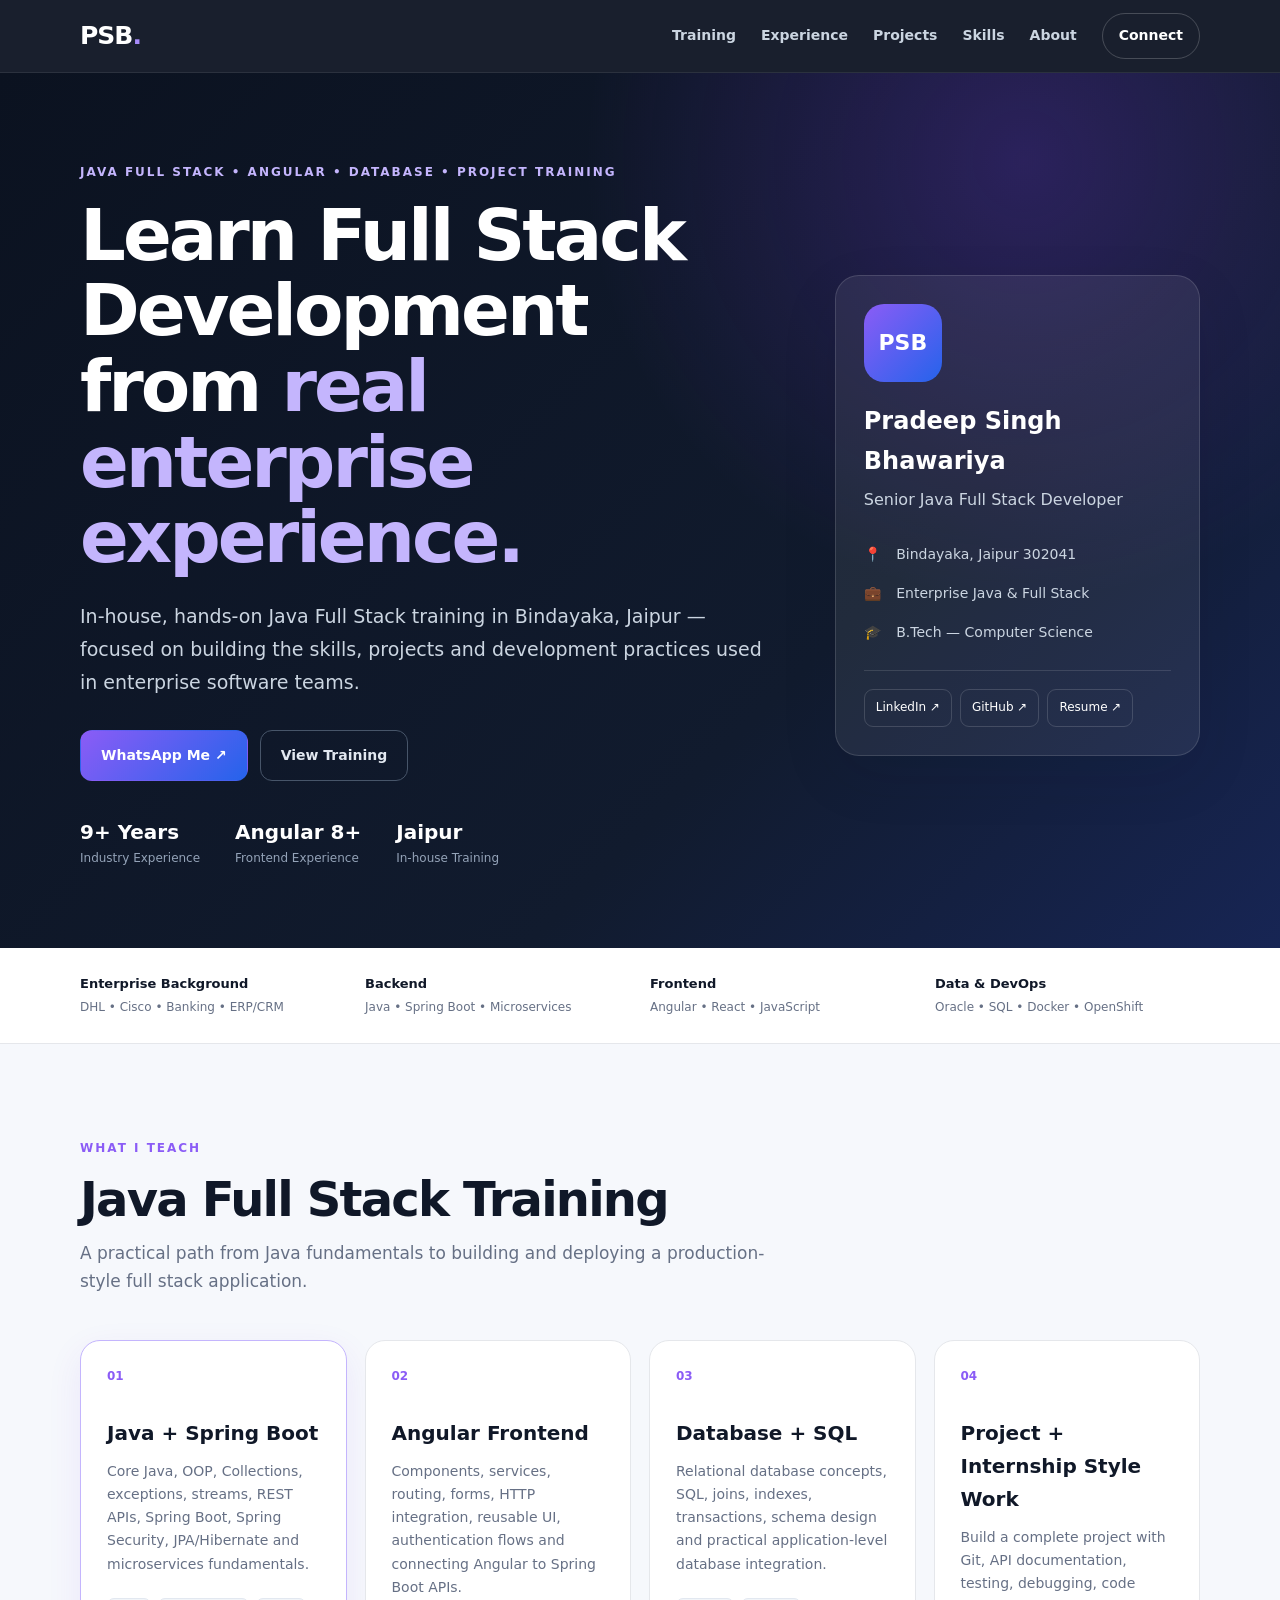
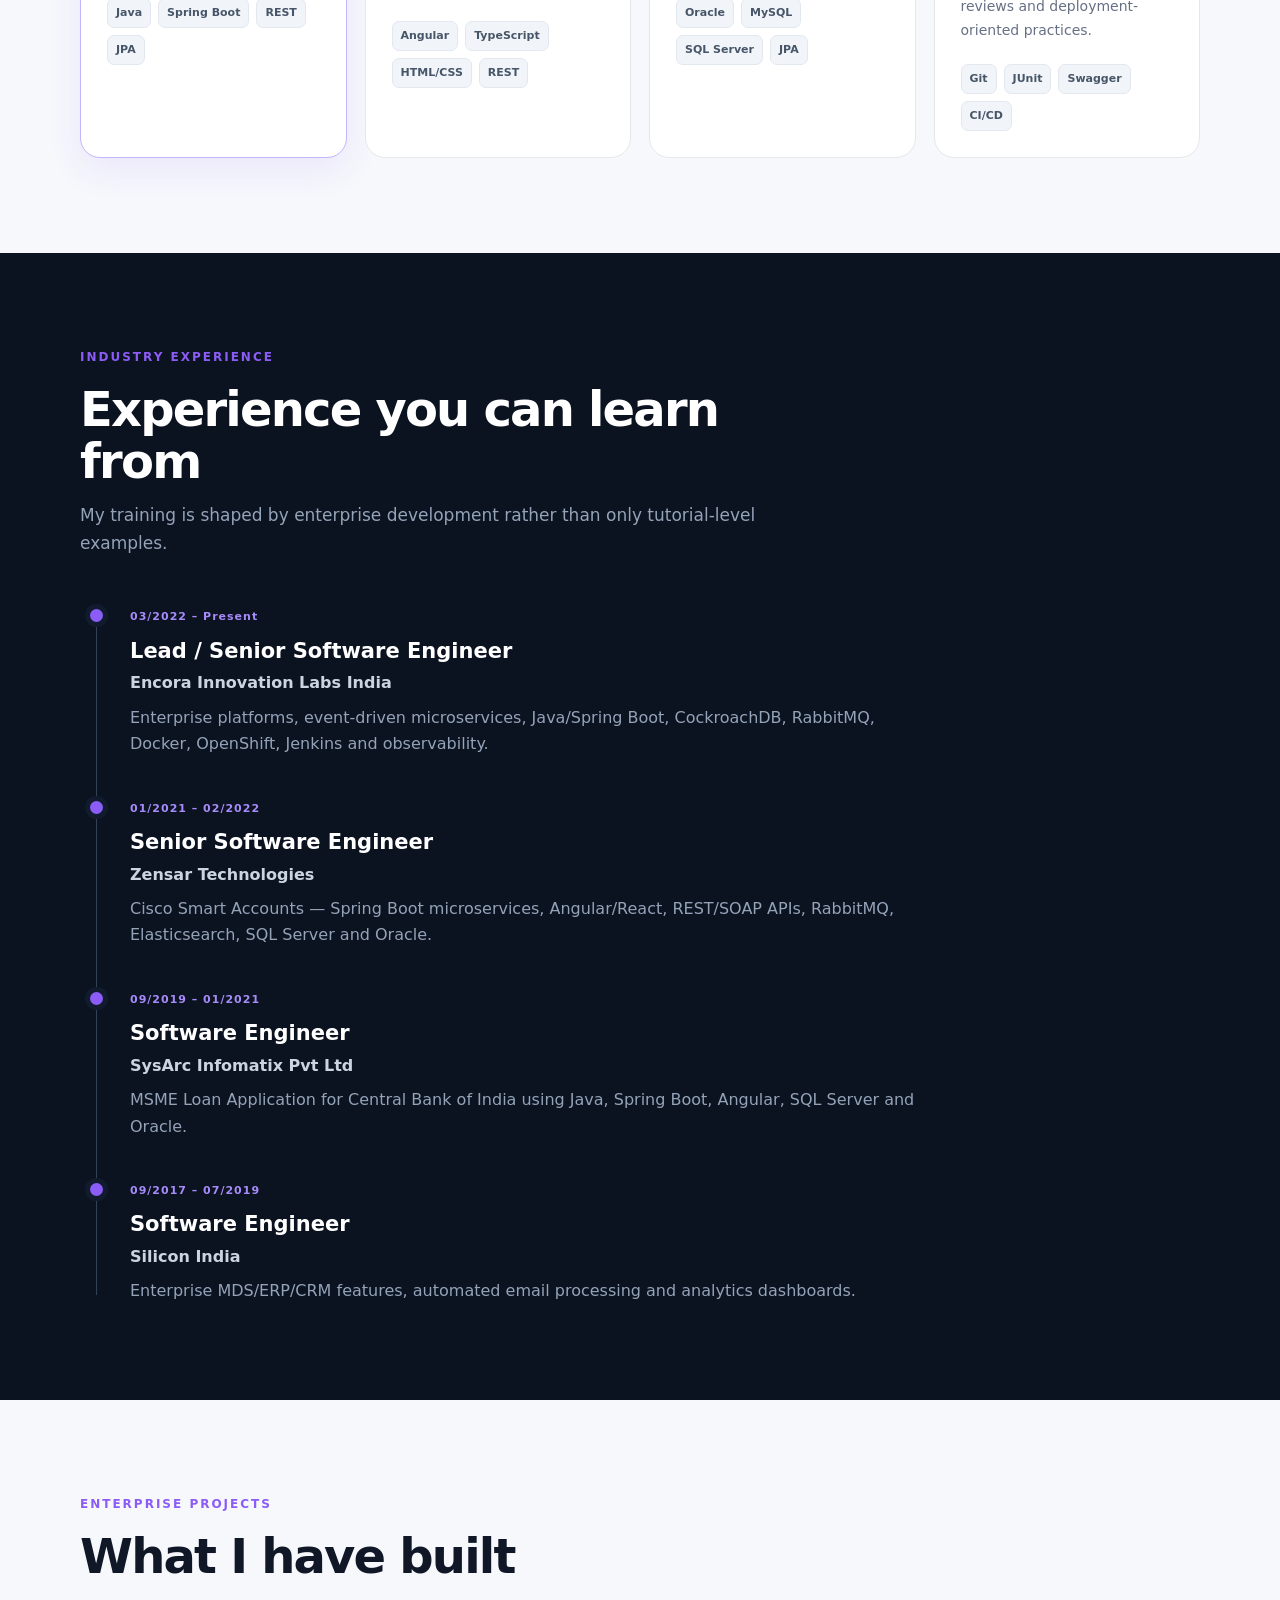
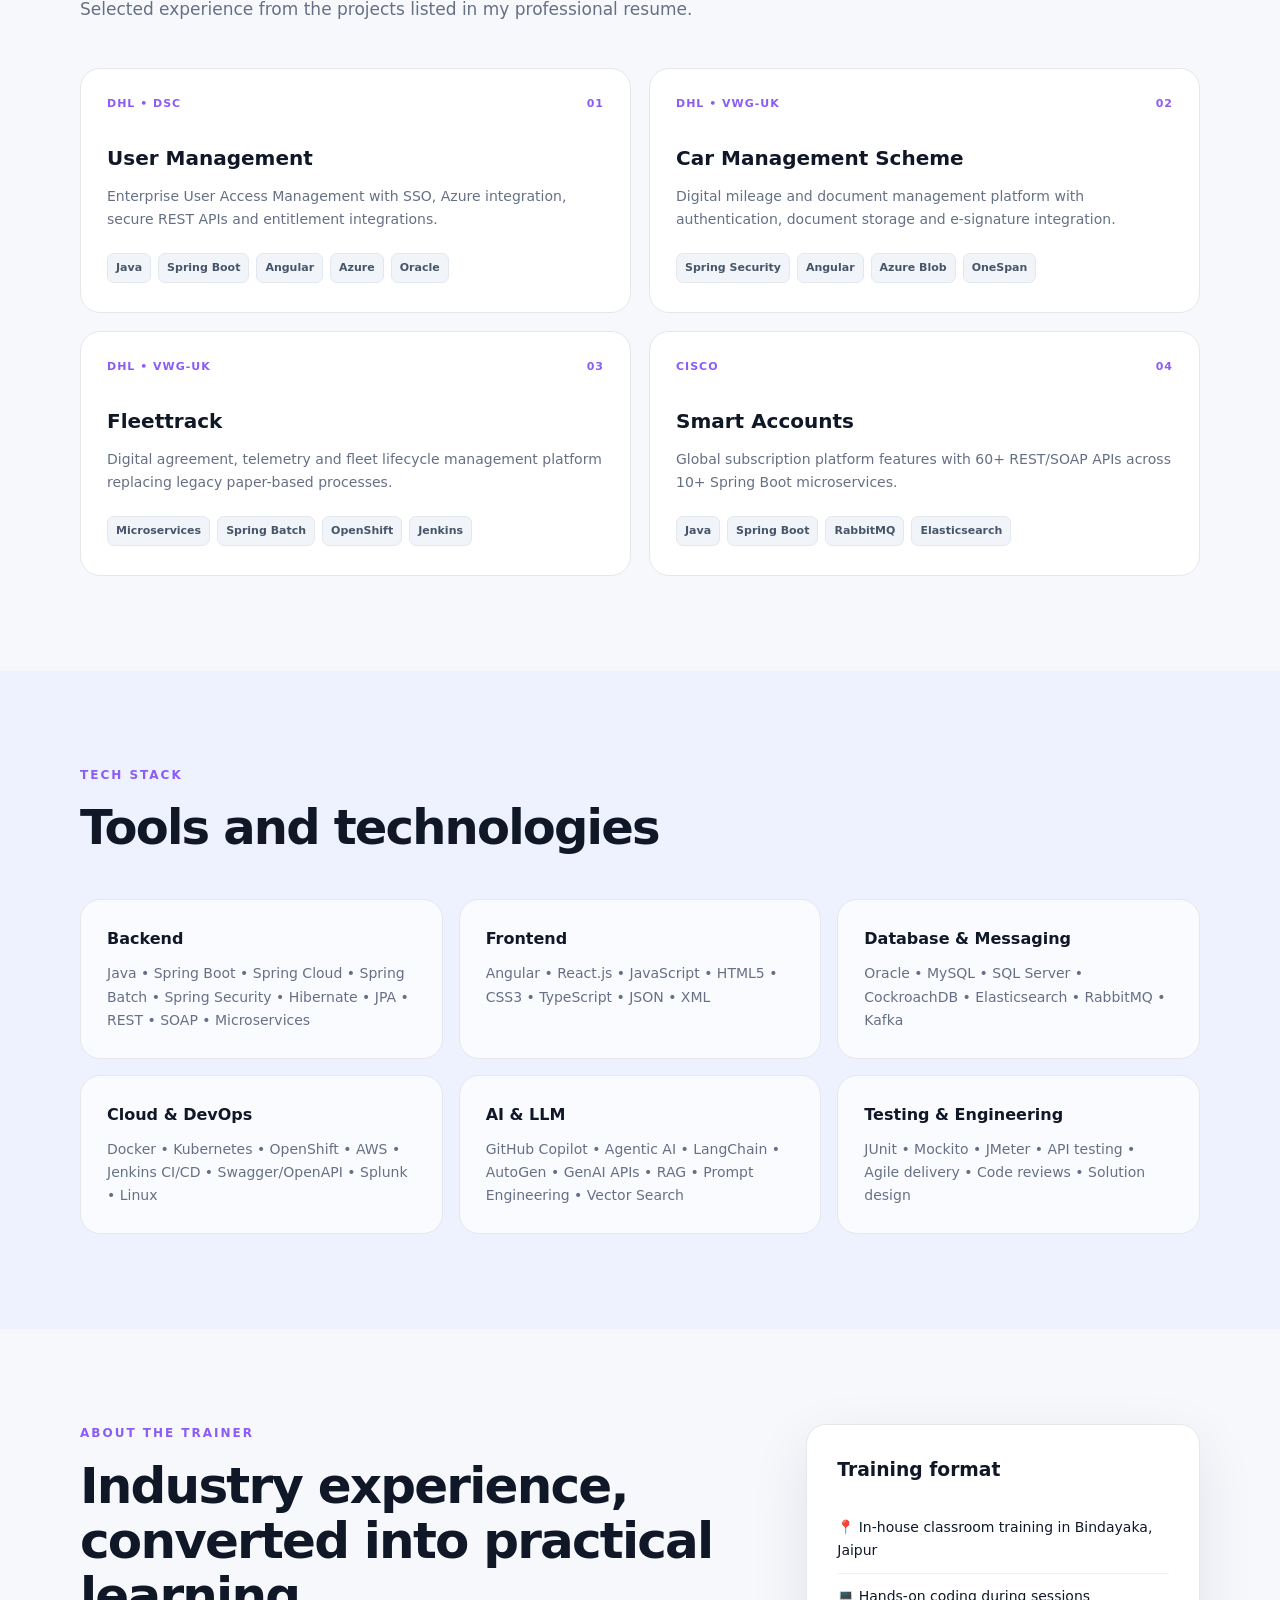
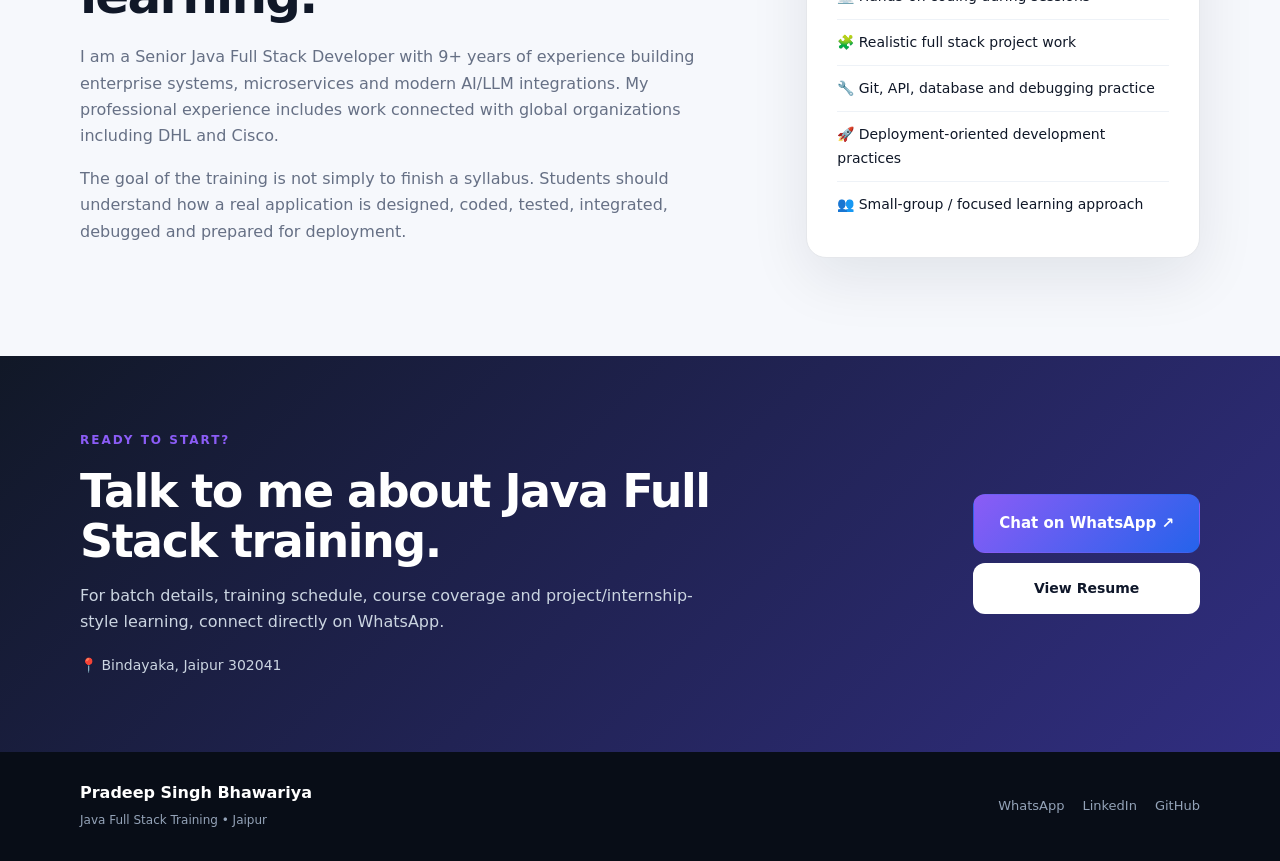
==== index.html @ 022155f7 "'website'" ====
<!doctype html>
<html lang="en">
<head>
  <meta charset="utf-8">
  <meta name="viewport" content="width=device-width, initial-scale=1">
  <meta name="description" content="Java Full Stack training in Bindayaka, Jaipur with hands-on Java, Spring Boot, Angular, SQL and project-based learning by Pradeep Singh Bhawariya.">
  <meta name="theme-color" content="#0b1220">
  <title>Pradeep Singh Bhawariya | Java Full Stack Training - Jaipur</title>
  <link rel="stylesheet" href="styles.css">
</head>
<body>
  <header class="site-header">
    <nav class="nav container" aria-label="Main navigation">
      <a class="brand" href="#home">PSB<span>.</span></a>
      <button class="menu-btn" aria-label="Open menu" aria-expanded="false">☰</button>
      <div class="nav-links">
        <a href="#training">Training</a>
        <a href="#experience">Experience</a>
        <a href="#projects">Projects</a>
        <a href="#skills">Skills</a>
        <a href="#about">About</a>
        <a class="nav-cta" href="#contact">Connect</a>
      </div>
    </nav>
  </header>

  <main id="home">
    <section class="hero">
      <div class="container hero-grid">
        <div>
          <div class="eyebrow">JAVA FULL STACK • ANGULAR • DATABASE • PROJECT TRAINING</div>
          <h1>Learn Full Stack Development from <span>real enterprise experience.</span></h1>
          <p class="hero-text">In-house, hands-on Java Full Stack training in Bindayaka, Jaipur — focused on building the skills, projects and development practices used in enterprise software teams.</p>
          <div class="hero-actions">
            <a class="btn btn-primary" href="https://wa.me/917737326539?text=Hi%20Pradeep%2C%20I%20am%20interested%20in%20Java%20Full%20Stack%20training." target="_blank" rel="noopener">WhatsApp Me ↗</a>
            <a class="btn btn-secondary" href="#training">View Training</a>
          </div>
          <div class="quick-facts">
            <div><strong>9+ Years</strong><span>Industry Experience</span></div>
            <div><strong>Angular 8+</strong><span>Frontend Experience</span></div>
            <div><strong>Jaipur</strong><span>In-house Training</span></div>
          </div>
        </div>
        <aside class="profile-card">
          <div class="profile-avatar">PSB</div>
          <h2>Pradeep Singh Bhawariya</h2>
          <p>Senior Java Full Stack Developer</p>
          <div class="profile-line"><span>📍</span> Bindayaka, Jaipur 302041</div>
          <div class="profile-line"><span>💼</span> Enterprise Java & Full Stack</div>
          <div class="profile-line"><span>🎓</span> B.Tech — Computer Science</div>
          <div class="card-links">
            <!-- Replace the two placeholder URLs below with your real profiles. -->
            <a href="https://www.linkedin.com/in/pradeepsingh80/" target="_blank" rel="noopener">LinkedIn ↗</a>
            <a href="https://github.com/psrofficial07" target="_blank" rel="noopener">GitHub ↗</a>
            <a href="assets/Pradeep-Singh-Bhawariya-CV.pdf" target="_blank" rel="noopener">Resume ↗</a>
          </div>
        </aside>
      </div>
    </section>

    <section class="trust-strip">
      <div class="container trust-grid">
        <div><strong>Enterprise Background</strong><span>DHL • Cisco • Banking • ERP/CRM</span></div>
        <div><strong>Backend</strong><span>Java • Spring Boot • Microservices</span></div>
        <div><strong>Frontend</strong><span>Angular • React • JavaScript</span></div>
        <div><strong>Data & DevOps</strong><span>Oracle • SQL • Docker • OpenShift</span></div>
      </div>
    </section>

    <section id="training" class="section">
      <div class="container">
        <div class="section-heading">
          <div class="eyebrow">WHAT I TEACH</div>
          <h2>Java Full Stack Training</h2>
          <p>A practical path from Java fundamentals to building and deploying a production-style full stack application.</p>
        </div>
        <div class="training-grid">
          <article class="feature-card featured">
            <div class="number">01</div>
            <h3>Java + Spring Boot</h3>
            <p>Core Java, OOP, Collections, exceptions, streams, REST APIs, Spring Boot, Spring Security, JPA/Hibernate and microservices fundamentals.</p>
            <div class="tags"><span>Java</span><span>Spring Boot</span><span>REST</span><span>JPA</span></div>
          </article>
          <article class="feature-card">
            <div class="number">02</div>
            <h3>Angular Frontend</h3>
            <p>Components, services, routing, forms, HTTP integration, reusable UI, authentication flows and connecting Angular to Spring Boot APIs.</p>
            <div class="tags"><span>Angular</span><span>TypeScript</span><span>HTML/CSS</span><span>REST</span></div>
          </article>
          <article class="feature-card">
            <div class="number">03</div>
            <h3>Database + SQL</h3>
            <p>Relational database concepts, SQL, joins, indexes, transactions, schema design and practical application-level database integration.</p>
            <div class="tags"><span>Oracle</span><span>MySQL</span><span>SQL Server</span><span>JPA</span></div>
          </article>
          <article class="feature-card">
            <div class="number">04</div>
            <h3>Project + Internship Style Work</h3>
            <p>Build a complete project with Git, API documentation, testing, debugging, code reviews and deployment-oriented practices.</p>
            <div class="tags"><span>Git</span><span>JUnit</span><span>Swagger</span><span>CI/CD</span></div>
          </article>
        </div>
      </div>
    </section>

    <section id="experience" class="section section-dark">
      <div class="container">
        <div class="section-heading light">
          <div class="eyebrow">INDUSTRY EXPERIENCE</div>
          <h2>Experience you can learn from</h2>
          <p>My training is shaped by enterprise development rather than only tutorial-level examples.</p>
        </div>
        <div class="timeline">
          <article class="timeline-item">
            <div class="timeline-dot"></div>
            <div class="timeline-content">
              <span class="timeline-date">03/2022 – Present</span>
              <h3>Lead / Senior Software Engineer</h3>
              <p class="company">Encora Innovation Labs India</p>
              <p>Enterprise platforms, event-driven microservices, Java/Spring Boot, CockroachDB, RabbitMQ, Docker, OpenShift, Jenkins and observability.</p>
            </div>
          </article>
          <article class="timeline-item">
            <div class="timeline-dot"></div>
            <div class="timeline-content">
              <span class="timeline-date">01/2021 – 02/2022</span>
              <h3>Senior Software Engineer</h3>
              <p class="company">Zensar Technologies</p>
              <p>Cisco Smart Accounts — Spring Boot microservices, Angular/React, REST/SOAP APIs, RabbitMQ, Elasticsearch, SQL Server and Oracle.</p>
            </div>
          </article>
          <article class="timeline-item">
            <div class="timeline-dot"></div>
            <div class="timeline-content">
              <span class="timeline-date">09/2019 – 01/2021</span>
              <h3>Software Engineer</h3>
              <p class="company">SysArc Infomatix Pvt Ltd</p>
              <p>MSME Loan Application for Central Bank of India using Java, Spring Boot, Angular, SQL Server and Oracle.</p>
            </div>
          </article>
          <article class="timeline-item">
            <div class="timeline-dot"></div>
            <div class="timeline-content">
              <span class="timeline-date">09/2017 – 07/2019</span>
              <h3>Software Engineer</h3>
              <p class="company">Silicon India</p>
              <p>Enterprise MDS/ERP/CRM features, automated email processing and analytics dashboards.</p>
            </div>
          </article>
        </div>
      </div>
    </section>

    <section id="projects" class="section">
      <div class="container">
        <div class="section-heading">
          <div class="eyebrow">ENTERPRISE PROJECTS</div>
          <h2>What I have built</h2>
          <p>Selected experience from the projects listed in my professional resume.</p>
        </div>
        <div class="project-grid">
          <article class="project-card">
            <div class="project-top"><span>DHL • DSC</span><span>01</span></div>
            <h3>User Management</h3>
            <p>Enterprise User Access Management with SSO, Azure integration, secure REST APIs and entitlement integrations.</p>
            <div class="tags"><span>Java</span><span>Spring Boot</span><span>Angular</span><span>Azure</span><span>Oracle</span></div>
          </article>
          <article class="project-card">
            <div class="project-top"><span>DHL • VWG-UK</span><span>02</span></div>
            <h3>Car Management Scheme</h3>
            <p>Digital mileage and document management platform with authentication, document storage and e-signature integration.</p>
            <div class="tags"><span>Spring Security</span><span>Angular</span><span>Azure Blob</span><span>OneSpan</span></div>
          </article>
          <article class="project-card">
            <div class="project-top"><span>DHL • VWG-UK</span><span>03</span></div>
            <h3>Fleettrack</h3>
            <p>Digital agreement, telemetry and fleet lifecycle management platform replacing legacy paper-based processes.</p>
            <div class="tags"><span>Microservices</span><span>Spring Batch</span><span>OpenShift</span><span>Jenkins</span></div>
          </article>
          <article class="project-card">
            <div class="project-top"><span>CISCO</span><span>04</span></div>
            <h3>Smart Accounts</h3>
            <p>Global subscription platform features with 60+ REST/SOAP APIs across 10+ Spring Boot microservices.</p>
            <div class="tags"><span>Java</span><span>Spring Boot</span><span>RabbitMQ</span><span>Elasticsearch</span></div>
          </article>
        </div>
      </div>
    </section>

    <section id="skills" class="section section-alt">
      <div class="container">
        <div class="section-heading">
          <div class="eyebrow">TECH STACK</div>
          <h2>Tools and technologies</h2>
        </div>
        <div class="skill-groups">
          <div class="skill-group"><h3>Backend</h3><p>Java • Spring Boot • Spring Cloud • Spring Batch • Spring Security • Hibernate • JPA • REST • SOAP • Microservices</p></div>
          <div class="skill-group"><h3>Frontend</h3><p>Angular • React.js • JavaScript • HTML5 • CSS3 • TypeScript • JSON • XML</p></div>
          <div class="skill-group"><h3>Database & Messaging</h3><p>Oracle • MySQL • SQL Server • CockroachDB • Elasticsearch • RabbitMQ • Kafka</p></div>
          <div class="skill-group"><h3>Cloud & DevOps</h3><p>Docker • Kubernetes • OpenShift • AWS • Jenkins CI/CD • Swagger/OpenAPI • Splunk • Linux</p></div>
          <div class="skill-group"><h3>AI & LLM</h3><p>GitHub Copilot • Agentic AI • LangChain • AutoGen • GenAI APIs • RAG • Prompt Engineering • Vector Search</p></div>
          <div class="skill-group"><h3>Testing & Engineering</h3><p>JUnit • Mockito • JMeter • API testing • Agile delivery • Code reviews • Solution design</p></div>
        </div>
      </div>
    </section>

    <section id="about" class="section">
      <div class="container about-grid">
        <div>
          <div class="eyebrow">ABOUT THE TRAINER</div>
          <h2>Industry experience, converted into practical learning.</h2>
          <p>I am a Senior Java Full Stack Developer with 9+ years of experience building enterprise systems, microservices and modern AI/LLM integrations. My professional experience includes work connected with global organizations including DHL and Cisco.</p>
          <p>The goal of the training is not simply to finish a syllabus. Students should understand how a real application is designed, coded, tested, integrated, debugged and prepared for deployment.</p>
        </div>
        <div class="about-box">
          <h3>Training format</h3>
          <ul>
            <li>📍 In-house classroom training in Bindayaka, Jaipur</li>
            <li>💻 Hands-on coding during sessions</li>
            <li>🧩 Realistic full stack project work</li>
            <li>🔧 Git, API, database and debugging practice</li>
            <li>🚀 Deployment-oriented development practices</li>
            <li>👥 Small-group / focused learning approach</li>
          </ul>
        </div>
      </div>
    </section>

    <section id="contact" class="contact-section">
      <div class="container contact-inner">
        <div>
          <div class="eyebrow">READY TO START?</div>
          <h2>Talk to me about Java Full Stack training.</h2>
          <p>For batch details, training schedule, course coverage and project/internship-style learning, connect directly on WhatsApp.</p>
          <div class="contact-location">📍 Bindayaka, Jaipur 302041</div>
        </div>
        <div class="contact-actions">
          <a class="btn btn-primary btn-large" href="https://wa.me/917737326539?text=Hi%20Pradeep%2C%20I%20want%20details%20about%20Java%20Full%20Stack%20training%20in%20Jaipur." target="_blank" rel="noopener">Chat on WhatsApp ↗</a>
          <a class="btn btn-light" href="assets/Pradeep-Singh-Bhawariya-CV.pdf" target="_blank" rel="noopener">View Resume</a>
        </div>
      </div>
    </section>
  </main>

  <footer class="footer">
    <div class="container footer-inner">
      <div><strong>Pradeep Singh Bhawariya</strong><span>Java Full Stack Training • Jaipur</span></div>
      <div class="footer-links">
        <a href="https://wa.me/917737326539" target="_blank" rel="noopener">WhatsApp</a>
        <a href="https://www.linkedin.com/in/YOUR-LINKEDIN-USERNAME/" target="_blank" rel="noopener">LinkedIn</a>
        <a href="https://github.com/YOUR-GITHUB-USERNAME" target="_blank" rel="noopener">GitHub</a>
      </div>
    </div>
  </footer>

  <script src="script.js"></script>
</body>
</html>
---- styles.css ----
:root{--bg:#f6f8fc;--surface:#fff;--ink:#101828;--muted:#667085;--line:#e5e7eb;--dark:#0b1220;--dark2:#111b2e;--accent:#7c3aed;--accent2:#2563eb;--success:#16a34a;--shadow:0 20px 60px rgba(15,23,42,.09);--radius:20px}*{box-sizing:border-box}html{scroll-behavior:smooth}body{margin:0;font-family:Inter,ui-sans-serif,system-ui,-apple-system,BlinkMacSystemFont,"Segoe UI",sans-serif;color:var(--ink);background:var(--bg);line-height:1.65}a{color:inherit;text-decoration:none}.container{width:min(1120px,calc(100% - 40px));margin:auto}.site-header{position:sticky;top:0;z-index:20;background:rgba(11,18,32,.94);backdrop-filter:blur(12px);border-bottom:1px solid rgba(255,255,255,.08)}.nav{height:72px;display:flex;align-items:center;justify-content:space-between}.brand{font-size:25px;font-weight:900;color:#fff;letter-spacing:-1px}.brand span{color:#a78bfa}.nav-links{display:flex;align-items:center;gap:25px;color:#cbd5e1;font-size:14px;font-weight:600}.nav-links a:hover{color:#fff}.nav-cta{padding:10px 16px;border:1px solid rgba(255,255,255,.2);border-radius:999px;color:#fff}.menu-btn{display:none;background:none;border:0;color:#fff;font-size:26px}.hero{background:radial-gradient(circle at 80% 10%,rgba(124,58,237,.25),transparent 34%),linear-gradient(135deg,#0b1220,#111b2e 65%,#172554);color:#fff;padding:90px 0 80px}.hero-grid{display:grid;grid-template-columns:1.5fr .8fr;gap:70px;align-items:center}.eyebrow{font-size:12px;font-weight:800;letter-spacing:2px;color:#8b5cf6;margin-bottom:15px}.hero .eyebrow{color:#c4b5fd}.hero h1{font-size:clamp(42px,6vw,72px);line-height:1.05;letter-spacing:-3px;margin:0 0 24px;max-width:850px}.hero h1 span{color:#c4b5fd}.hero-text{font-size:19px;line-height:1.75;color:#cbd5e1;max-width:760px}.hero-actions{display:flex;gap:12px;flex-wrap:wrap;margin:30px 0}.btn{display:inline-flex;align-items:center;justify-content:center;padding:13px 20px;border-radius:12px;font-weight:800;font-size:14px;border:1px solid transparent;transition:.2s transform,.2s box-shadow}.btn:hover{transform:translateY(-2px);box-shadow:0 10px 25px rgba(0,0,0,.12)}.btn-primary{background:linear-gradient(135deg,#8b5cf6,#2563eb);color:#fff}.btn-secondary{border-color:#475569;color:#e2e8f0}.btn-light{background:#fff;color:#0f172a}.btn-large{padding:16px 25px;font-size:15px}.quick-facts{display:flex;gap:35px;flex-wrap:wrap;margin-top:35px}.quick-facts div{display:flex;flex-direction:column}.quick-facts strong{font-size:20px}.quick-facts span{font-size:12px;color:#94a3b8}.profile-card{background:rgba(255,255,255,.07);border:1px solid rgba(255,255,255,.13);border-radius:24px;padding:28px;box-shadow:var(--shadow)}.profile-avatar{width:78px;height:78px;border-radius:20px;display:grid;place-items:center;background:linear-gradient(135deg,#8b5cf6,#2563eb);font-weight:900;font-size:22px;margin-bottom:20px}.profile-card h2{font-size:24px;margin:0 0 5px}.profile-card>p{margin:0 0 22px;color:#cbd5e1}.profile-line{font-size:14px;color:#cbd5e1;padding:8px 0}.profile-line span{display:inline-block;width:28px}.card-links{display:flex;gap:8px;flex-wrap:wrap;border-top:1px solid rgba(255,255,255,.12);margin-top:18px;padding-top:18px}.card-links a{padding:8px 11px;border:1px solid rgba(255,255,255,.15);border-radius:9px;font-size:12px}.trust-strip{background:#fff;border-bottom:1px solid var(--line)}.trust-grid{display:grid;grid-template-columns:repeat(4,1fr);gap:20px;padding:25px 0}.trust-grid div{display:flex;flex-direction:column;gap:3px}.trust-grid strong{font-size:13px}.trust-grid span{font-size:12px;color:var(--muted)}.section{padding:95px 0}.section-alt{background:#eef2ff}.section-heading{max-width:720px;margin-bottom:45px}.section-heading h2{font-size:clamp(32px,4vw,48px);line-height:1.1;letter-spacing:-1.8px;margin:0 0 13px}.section-heading p{color:var(--muted);font-size:17px;margin:0}.light h2{color:#fff}.light p{color:#94a3b8}.training-grid{display:grid;grid-template-columns:repeat(4,1fr);gap:18px}.feature-card,.project-card,.skill-group{background:var(--surface);border:1px solid var(--line);border-radius:var(--radius);padding:26px}.feature-card{min-height:320px}.feature-card.featured{border-color:#c4b5fd;box-shadow:0 12px 35px rgba(124,58,237,.09)}.number{font-size:12px;font-weight:900;color:#8b5cf6;margin-bottom:30px}.feature-card h3,.project-card h3,.skill-group h3{font-size:20px;margin:0 0 10px}.feature-card p,.project-card p,.skill-group p{font-size:14px;color:var(--muted);margin:0}.tags{display:flex;gap:7px;flex-wrap:wrap;margin-top:22px}.tags span{background:#f1f5f9;border:1px solid #e2e8f0;padding:5px 8px;border-radius:7px;font-size:11px;color:#475569;font-weight:700}.section-dark{background:var(--dark);color:#fff}.timeline{max-width:850px;position:relative;margin-left:8px}.timeline:before{content:"";position:absolute;left:8px;top:10px;bottom:10px;width:1px;background:#334155}.timeline-item{position:relative;padding-left:42px;padding-bottom:36px}.timeline-item:last-child{padding-bottom:0}.timeline-dot{position:absolute;left:2px;top:7px;width:13px;height:13px;border-radius:50%;background:#8b5cf6;box-shadow:0 0 0 5px #111b2e}.timeline-date{font-size:11px;font-weight:800;letter-spacing:1px;color:#a78bfa}.timeline-content h3{margin:5px 0 0;font-size:21px}.company{margin:2px 0 8px;color:#cbd5e1;font-weight:700}.timeline-content p:last-child{color:#94a3b8;margin:0}.project-grid{display:grid;grid-template-columns:repeat(2,1fr);gap:18px}.project-card{min-height:245px}.project-top{display:flex;justify-content:space-between;font-size:11px;font-weight:900;color:#8b5cf6;letter-spacing:1px;margin-bottom:28px}.skill-groups{display:grid;grid-template-columns:repeat(3,1fr);gap:16px}.skill-group{background:rgba(255,255,255,.72)}.skill-group h3{font-size:16px}.about-grid{display:grid;grid-template-columns:1.25fr .75fr;gap:70px;align-items:start}.about-grid h2{font-size:clamp(32px,4vw,50px);line-height:1.1;letter-spacing:-1.8px;margin:0 0 20px}.about-grid p{color:var(--muted);font-size:16px}.about-box{background:#fff;border:1px solid var(--line);border-radius:var(--radius);padding:30px;box-shadow:var(--shadow)}.about-box h3{margin-top:0}.about-box ul{padding:0;margin:0;list-style:none}.about-box li{padding:11px 0;border-bottom:1px solid #eef2f7;font-size:14px}.about-box li:last-child{border-bottom:0}.contact-section{background:linear-gradient(135deg,#111827,#312e81);color:#fff;padding:75px 0}.contact-inner{display:flex;justify-content:space-between;gap:40px;align-items:center}.contact-inner h2{font-size:clamp(30px,4vw,46px);line-height:1.1;letter-spacing:-1.5px;margin:0 0 15px;max-width:680px}.contact-inner p{color:#cbd5e1;max-width:650px}.contact-location{font-size:14px;color:#cbd5e1;margin-top:18px}.contact-actions{display:flex;flex-direction:column;gap:10px;min-width:210px}.footer{background:#080d17;color:#94a3b8;padding:28px 0}.footer-inner{display:flex;justify-content:space-between;gap:25px;align-items:center}.footer strong{display:block;color:#fff}.footer span{font-size:12px}.footer-links{display:flex;gap:18px;font-size:13px}.footer-links a:hover{color:#fff}@media(max-width:900px){.hero-grid,.about-grid{grid-template-columns:1fr}.training-grid{grid-template-columns:repeat(2,1fr)}.skill-groups{grid-template-columns:repeat(2,1fr)}.hero{padding-top:65px}.profile-card{max-width:600px}.contact-inner{align-items:flex-start;flex-direction:column}.contact-actions{flex-direction:row;flex-wrap:wrap}.trust-grid{grid-template-columns:repeat(2,1fr)}}@media(max-width:680px){.container{width:min(100% - 28px,1120px)}.nav{height:64px}.menu-btn{display:block}.nav-links{display:none;position:absolute;top:64px;left:0;right:0;background:#0b1220;padding:15px 20px 20px;flex-direction:column;align-items:stretch}.nav-links.open{display:flex}.nav-cta{text-align:center}.hero{padding:55px 0}.hero h1{font-size:42px;letter-spacing:-2px}.hero-text{font-size:16px}.quick-facts{gap:20px}.training-grid,.project-grid,.skill-groups,.trust-grid{grid-template-columns:1fr}.section{padding:70px 0}.feature-card{min-height:0}.footer-inner{align-items:flex-start;flex-direction:column}.footer-links{flex-wrap:wrap}.contact-actions{width:100%}.contact-actions .btn{width:100%}}
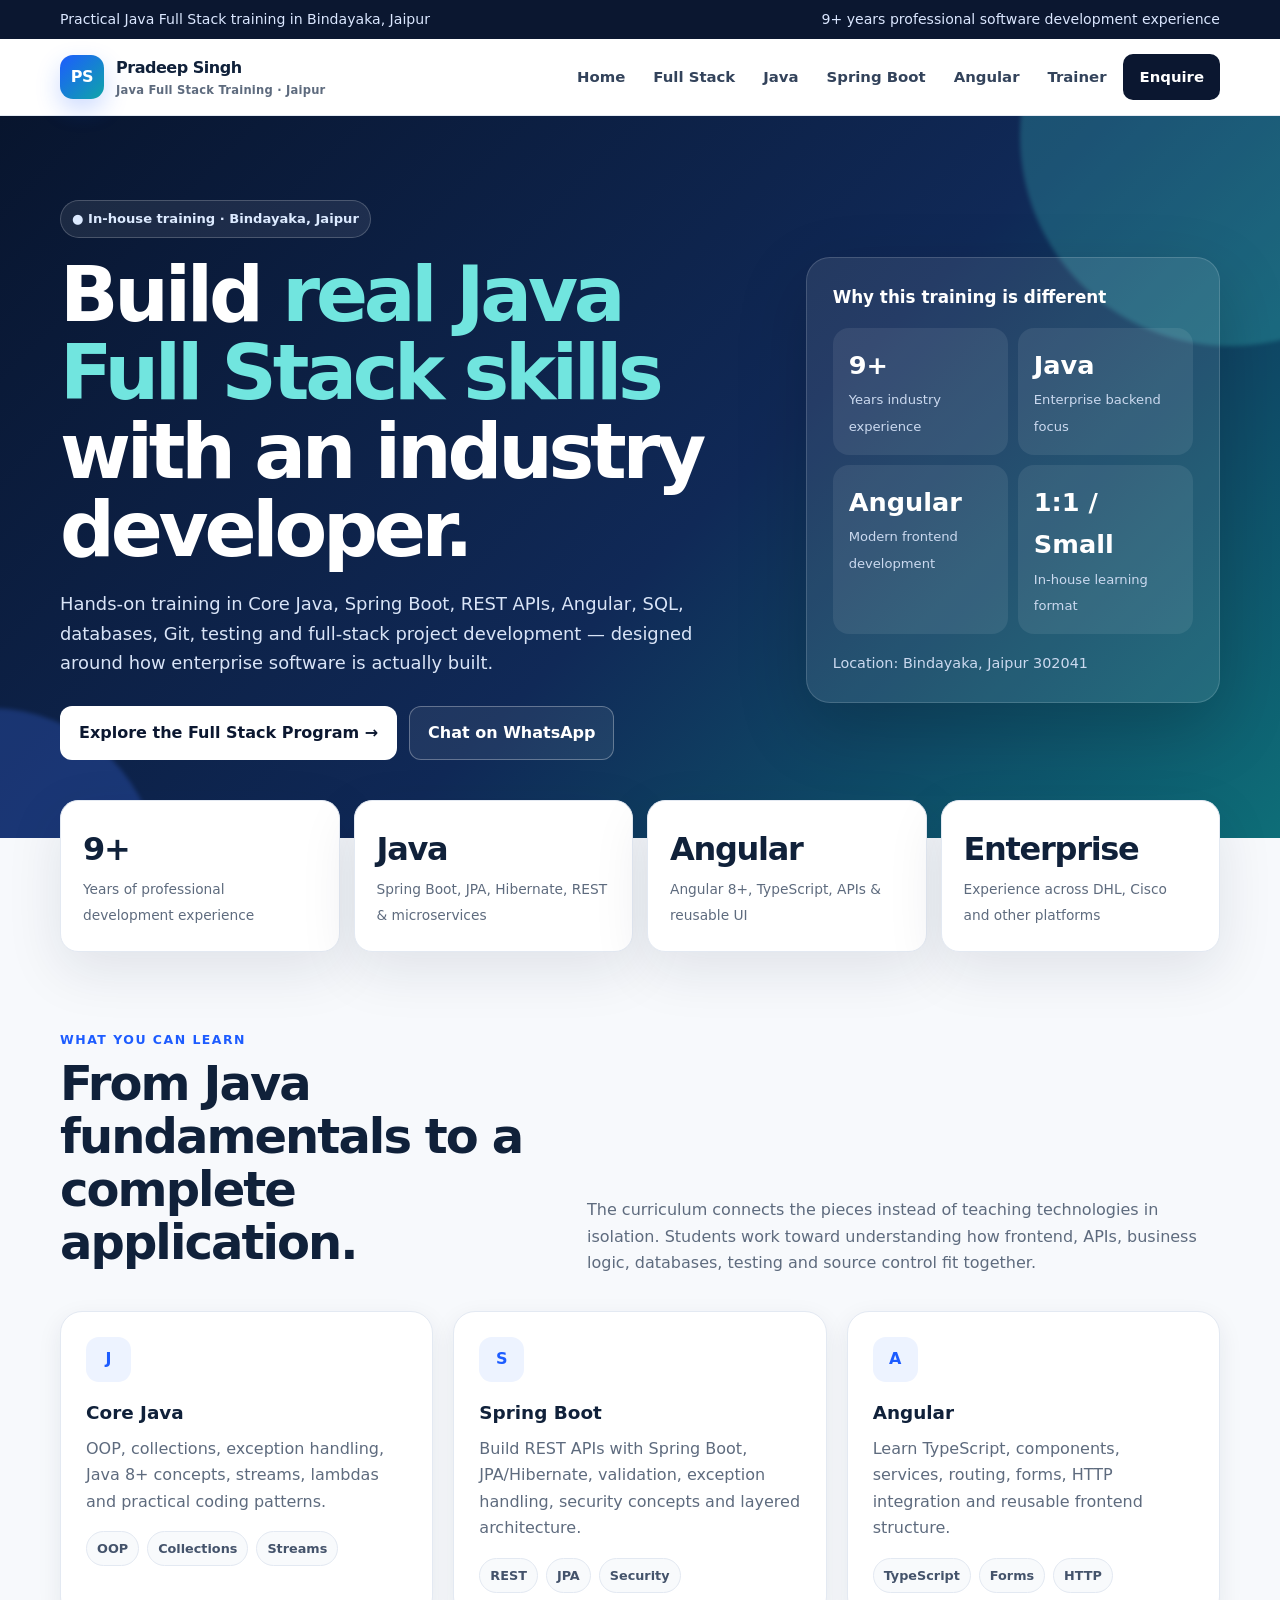
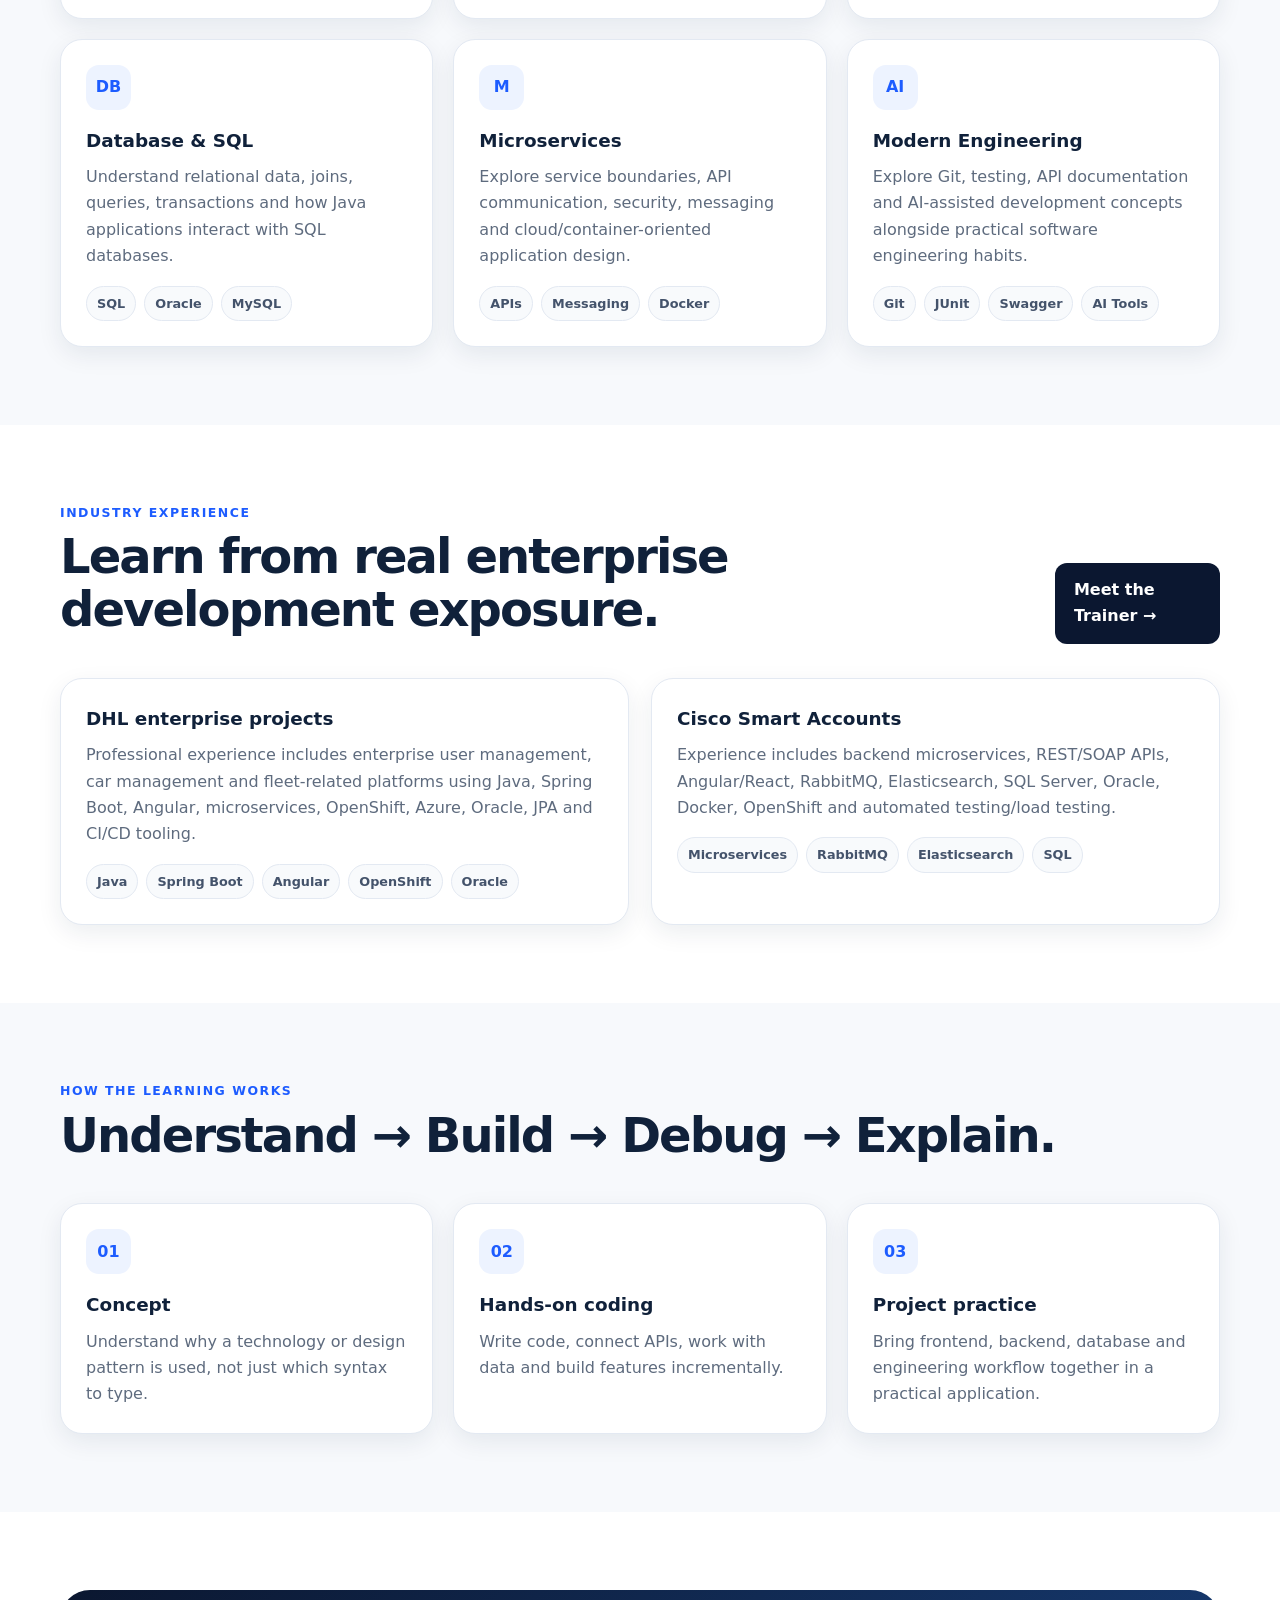
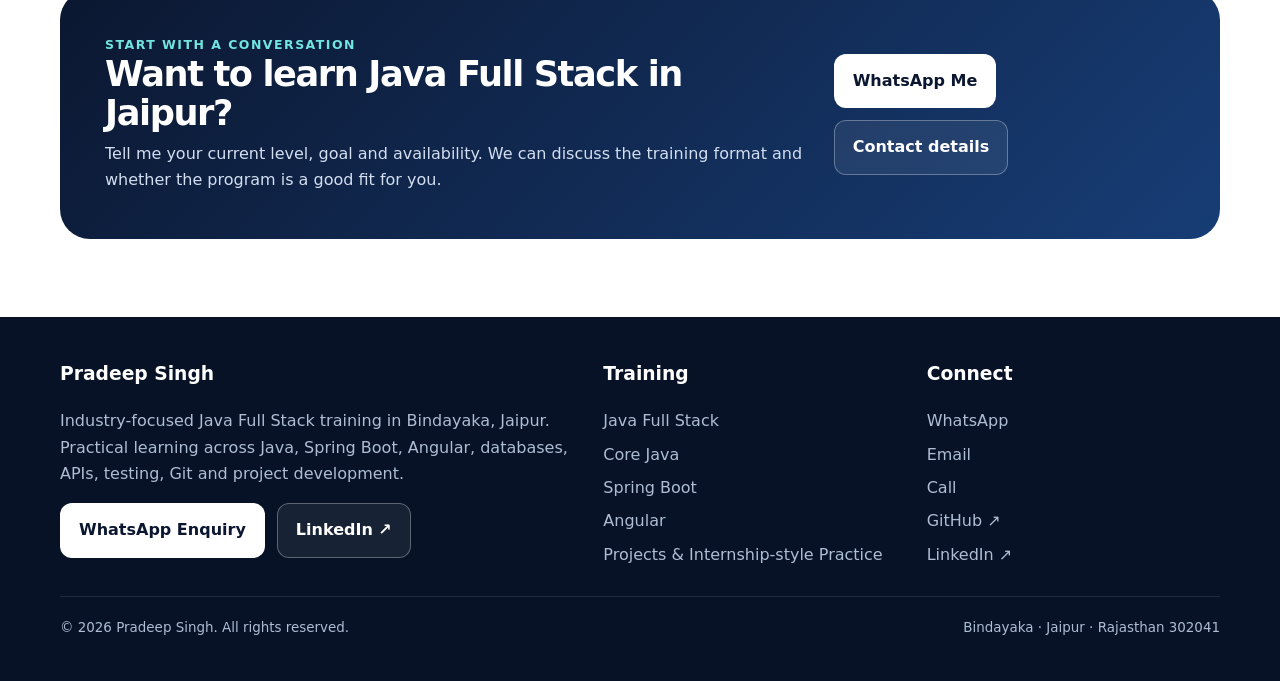
==== commit 0e0c2e26: "'website'" ====
--- a/index.html
+++ b/index.html
@@ -1,258 +1,161 @@
 <!doctype html>
 <html lang="en">
 <head>
-  <meta charset="utf-8">
-  <meta name="viewport" content="width=device-width, initial-scale=1">
-  <meta name="description" content="Java Full Stack training in Bindayaka, Jaipur with hands-on Java, Spring Boot, Angular, SQL and project-based learning by Pradeep Singh Bhawariya.">
-  <meta name="theme-color" content="#0b1220">
-  <title>Pradeep Singh Bhawariya | Java Full Stack Training - Jaipur</title>
-  <link rel="stylesheet" href="styles.css">
+<meta charset="utf-8">
+<meta name="viewport" content="width=device-width, initial-scale=1">
+<meta name="theme-color" content="#0b1730">
+<link rel="icon" href="data:image/svg+xml,%3Csvg xmlns='http://www.w3.org/2000/svg' viewBox='0 0 64 64'%3E%3Crect width='64' height='64' rx='16' fill='%231d5cff'/%3E%3Ctext x='32' y='41' text-anchor='middle' font-family='Arial' font-size='25' font-weight='700' fill='white'%3EPS%3C/text%3E%3C/svg%3E">
+<link rel="stylesheet" href="styles.css">
+<title>Java Full Stack Training in Jaipur | Java, Spring Boot & Angular | Pradeep Singh</title>
+<meta name="description" content="In-house Java Full Stack training in Bindayaka, Jaipur covering Core Java, Spring Boot, REST APIs, Angular, SQL, databases, Git, testing and practical project development from a 9+ year industry professional.">
+<link rel="canonical" href="https://psrofficial07.github.io/java-fullstack-training/">
+<meta property="og:type" content="website">
+<meta property="og:title" content="Java Full Stack Training in Jaipur | Java, Spring Boot & Angular | Pradeep Singh">
+<meta property="og:description" content="In-house Java Full Stack training in Bindayaka, Jaipur covering Core Java, Spring Boot, REST APIs, Angular, SQL, databases, Git, testing and practical project development from a 9+ year industry professional.">
+<meta property="og:url" content="https://psrofficial07.github.io/java-fullstack-training/">
+<script type="application/ld+json">
+{"@context":"https://schema.org","@type":"Person","name":"Pradeep Singh Bhawariya","jobTitle":"Senior Java Full Stack Developer","url":"https://psrofficial07.github.io/java-fullstack-training/","email":"mailto:pradeepsb094@gmail.com","telephone":"+91-7737326539","address":{"@type":"PostalAddress","addressLocality":"Jaipur","addressRegion":"Rajasthan","postalCode":"302041","addressCountry":"IN"},"knowsAbout":["Java","Spring Boot","Angular","Microservices","REST APIs","SQL","Oracle","MySQL","Docker","OpenShift","Jenkins"]}
+</script>
 </head>
 <body>
-  <header class="site-header">
-    <nav class="nav container" aria-label="Main navigation">
-      <a class="brand" href="#home">PSB<span>.</span></a>
-      <button class="menu-btn" aria-label="Open menu" aria-expanded="false">☰</button>
-      <div class="nav-links">
-        <a href="#training">Training</a>
-        <a href="#experience">Experience</a>
-        <a href="#projects">Projects</a>
-        <a href="#skills">Skills</a>
-        <a href="#about">About</a>
-        <a class="nav-cta" href="#contact">Connect</a>
+<div class="topbar"><div class="container"><span>Practical Java Full Stack training in Bindayaka, Jaipur</span><span>9+ years professional software development experience</span></div></div>
+
+<header class="header">
+  <div class="container nav-wrap">
+    <a class="brand" href="index.html" aria-label="Pradeep Singh Java Full Stack Training home">
+      <span class="logo">PS</span>
+      <span>Pradeep Singh<small>Java Full Stack Training · Jaipur</small></span>
+    </a>
+    <button class="menu-toggle" aria-label="Open navigation" aria-expanded="false">☰</button>
+    <nav class="site-nav" aria-label="Main navigation">
+      <a href="index.html">Home</a>
+      <a href="full-stack-training.html">Full Stack</a>
+      <a href="java-training-jaipur.html">Java</a>
+      <a href="spring-boot-training-jaipur.html">Spring Boot</a>
+      <a href="angular-training-jaipur.html">Angular</a>
+      <a href="about.html">Trainer</a>
+      <a class="nav-cta" href="contact.html">Enquire</a>
+    </nav>
+  </div>
+</header>
+
+<main>
+<section class="hero">
+  <div class="container hero-grid">
+    <div>
+      <span class="eyebrow">● In-house training · Bindayaka, Jaipur</span>
+      <h1>Build <span>real Java Full Stack skills</span> with an industry developer.</h1>
+      <p class="lead">Hands-on training in Core Java, Spring Boot, REST APIs, Angular, SQL, databases, Git, testing and full-stack project development — designed around how enterprise software is actually built.</p>
+      <div class="actions">
+        <a class="btn btn-primary" href="full-stack-training.html">Explore the Full Stack Program →</a>
+        <a class="btn btn-outline" data-whatsapp data-message="Hi Pradeep, I am interested in your Java Full Stack training in Bindayaka, Jaipur. Please share the course details.">Chat on WhatsApp</a>
       </div>
-    </nav>
-  </header>
+    </div>
+    <aside class="hero-card">
+      <h3>Why this training is different</h3>
+      <div class="mini-stat-grid">
+        <div class="mini-stat"><strong>9+</strong><span>Years industry experience</span></div>
+        <div class="mini-stat"><strong>Java</strong><span>Enterprise backend focus</span></div>
+        <div class="mini-stat"><strong>Angular</strong><span>Modern frontend development</span></div>
+        <div class="mini-stat"><strong>1:1 / Small</strong><span>In-house learning format</span></div>
+      </div>
+      <p style="margin:18px 0 0;color:#cbd9ef;font-size:.9rem">Location: Bindayaka, Jaipur 302041</p>
+    </aside>
+  </div>
+</section>
 
-  <main id="home">
-    <section class="hero">
-      <div class="container hero-grid">
-        <div>
-          <div class="eyebrow">JAVA FULL STACK • ANGULAR • DATABASE • PROJECT TRAINING</div>
-          <h1>Learn Full Stack Development from <span>real enterprise experience.</span></h1>
-          <p class="hero-text">In-house, hands-on Java Full Stack training in Bindayaka, Jaipur — focused on building the skills, projects and development practices used in enterprise software teams.</p>
-          <div class="hero-actions">
-            <a class="btn btn-primary" href="https://wa.me/917737326539?text=Hi%20Pradeep%2C%20I%20am%20interested%20in%20Java%20Full%20Stack%20training." target="_blank" rel="noopener">WhatsApp Me ↗</a>
-            <a class="btn btn-secondary" href="#training">View Training</a>
-          </div>
-          <div class="quick-facts">
-            <div><strong>9+ Years</strong><span>Industry Experience</span></div>
-            <div><strong>Angular 8+</strong><span>Frontend Experience</span></div>
-            <div><strong>Jaipur</strong><span>In-house Training</span></div>
-          </div>
-        </div>
-        <aside class="profile-card">
-          <div class="profile-avatar">PSB</div>
-          <h2>Pradeep Singh Bhawariya</h2>
-          <p>Senior Java Full Stack Developer</p>
-          <div class="profile-line"><span>📍</span> Bindayaka, Jaipur 302041</div>
-          <div class="profile-line"><span>💼</span> Enterprise Java & Full Stack</div>
-          <div class="profile-line"><span>🎓</span> B.Tech — Computer Science</div>
-          <div class="card-links">
-            <!-- Replace the two placeholder URLs below with your real profiles. -->
-            <a href="https://www.linkedin.com/in/pradeepsingh80/" target="_blank" rel="noopener">LinkedIn ↗</a>
-            <a href="https://github.com/psrofficial07" target="_blank" rel="noopener">GitHub ↗</a>
-            <a href="assets/Pradeep-Singh-Bhawariya-CV.pdf" target="_blank" rel="noopener">Resume ↗</a>
-          </div>
-        </aside>
-      </div>
-    </section>
+<section class="container stats">
+  <div class="stat reveal"><strong>9+</strong><span>Years of professional development experience</span></div>
+  <div class="stat reveal"><strong>Java</strong><span>Spring Boot, JPA, Hibernate, REST & microservices</span></div>
+  <div class="stat reveal"><strong>Angular</strong><span>Angular 8+, TypeScript, APIs & reusable UI</span></div>
+  <div class="stat reveal"><strong>Enterprise</strong><span>Experience across DHL, Cisco and other platforms</span></div>
+</section>
 
-    <section class="trust-strip">
-      <div class="container trust-grid">
-        <div><strong>Enterprise Background</strong><span>DHL • Cisco • Banking • ERP/CRM</span></div>
-        <div><strong>Backend</strong><span>Java • Spring Boot • Microservices</span></div>
-        <div><strong>Frontend</strong><span>Angular • React • JavaScript</span></div>
-        <div><strong>Data & DevOps</strong><span>Oracle • SQL • Docker • OpenShift</span></div>
-      </div>
-    </section>
+<section class="section">
+  <div class="container">
+    <div class="section-head">
+      <div><div class="kicker">What you can learn</div><h2>From Java fundamentals to a complete application.</h2></div>
+      <p class="section-intro">The curriculum connects the pieces instead of teaching technologies in isolation. Students work toward understanding how frontend, APIs, business logic, databases, testing and source control fit together.</p>
+    </div>
+    <div class="grid-3">
+      <article class="card reveal"><div class="icon">J</div><h3>Core Java</h3><p>OOP, collections, exception handling, Java 8+ concepts, streams, lambdas and practical coding patterns.</p><div class="pill-row"><span class="pill">OOP</span><span class="pill">Collections</span><span class="pill">Streams</span></div></article>
+      <article class="card reveal"><div class="icon">S</div><h3>Spring Boot</h3><p>Build REST APIs with Spring Boot, JPA/Hibernate, validation, exception handling, security concepts and layered architecture.</p><div class="pill-row"><span class="pill">REST</span><span class="pill">JPA</span><span class="pill">Security</span></div></article>
+      <article class="card reveal"><div class="icon">A</div><h3>Angular</h3><p>Learn TypeScript, components, services, routing, forms, HTTP integration and reusable frontend structure.</p><div class="pill-row"><span class="pill">TypeScript</span><span class="pill">Forms</span><span class="pill">HTTP</span></div></article>
+      <article class="card reveal"><div class="icon">DB</div><h3>Database & SQL</h3><p>Understand relational data, joins, queries, transactions and how Java applications interact with SQL databases.</p><div class="pill-row"><span class="pill">SQL</span><span class="pill">Oracle</span><span class="pill">MySQL</span></div></article>
+      <article class="card reveal"><div class="icon">M</div><h3>Microservices</h3><p>Explore service boundaries, API communication, security, messaging and cloud/container-oriented application design.</p><div class="pill-row"><span class="pill">APIs</span><span class="pill">Messaging</span><span class="pill">Docker</span></div></article>
+      <article class="card reveal"><div class="icon">AI</div><h3>Modern Engineering</h3><p>Explore Git, testing, API documentation and AI-assisted development concepts alongside practical software engineering habits.</p><div class="pill-row"><span class="pill">Git</span><span class="pill">JUnit</span><span class="pill">Swagger</span><span class="pill">AI Tools</span></div></article>
+    </div>
+  </div>
+</section>
 
-    <section id="training" class="section">
-      <div class="container">
-        <div class="section-heading">
-          <div class="eyebrow">WHAT I TEACH</div>
-          <h2>Java Full Stack Training</h2>
-          <p>A practical path from Java fundamentals to building and deploying a production-style full stack application.</p>
-        </div>
-        <div class="training-grid">
-          <article class="feature-card featured">
-            <div class="number">01</div>
-            <h3>Java + Spring Boot</h3>
-            <p>Core Java, OOP, Collections, exceptions, streams, REST APIs, Spring Boot, Spring Security, JPA/Hibernate and microservices fundamentals.</p>
-            <div class="tags"><span>Java</span><span>Spring Boot</span><span>REST</span><span>JPA</span></div>
-          </article>
-          <article class="feature-card">
-            <div class="number">02</div>
-            <h3>Angular Frontend</h3>
-            <p>Components, services, routing, forms, HTTP integration, reusable UI, authentication flows and connecting Angular to Spring Boot APIs.</p>
-            <div class="tags"><span>Angular</span><span>TypeScript</span><span>HTML/CSS</span><span>REST</span></div>
-          </article>
-          <article class="feature-card">
-            <div class="number">03</div>
-            <h3>Database + SQL</h3>
-            <p>Relational database concepts, SQL, joins, indexes, transactions, schema design and practical application-level database integration.</p>
-            <div class="tags"><span>Oracle</span><span>MySQL</span><span>SQL Server</span><span>JPA</span></div>
-          </article>
-          <article class="feature-card">
-            <div class="number">04</div>
-            <h3>Project + Internship Style Work</h3>
-            <p>Build a complete project with Git, API documentation, testing, debugging, code reviews and deployment-oriented practices.</p>
-            <div class="tags"><span>Git</span><span>JUnit</span><span>Swagger</span><span>CI/CD</span></div>
-          </article>
+<section class="section alt">
+  <div class="container">
+    <div class="section-head"><div><div class="kicker">Industry experience</div><h2>Learn from real enterprise development exposure.</h2></div><a class="btn btn-dark" href="about.html">Meet the Trainer →</a></div>
+    <div class="grid-2">
+      <div class="card reveal"><h3>DHL enterprise projects</h3><p>Professional experience includes enterprise user management, car management and fleet-related platforms using Java, Spring Boot, Angular, microservices, OpenShift, Azure, Oracle, JPA and CI/CD tooling.</p><div class="pill-row"><span class="pill">Java</span><span class="pill">Spring Boot</span><span class="pill">Angular</span><span class="pill">OpenShift</span><span class="pill">Oracle</span></div></div>
+      <div class="card reveal"><h3>Cisco Smart Accounts</h3><p>Experience includes backend microservices, REST/SOAP APIs, Angular/React, RabbitMQ, Elasticsearch, SQL Server, Oracle, Docker, OpenShift and automated testing/load testing.</p><div class="pill-row"><span class="pill">Microservices</span><span class="pill">RabbitMQ</span><span class="pill">Elasticsearch</span><span class="pill">SQL</span></div></div>
+    </div>
+  </div>
+</section>
+
+<section class="section">
+  <div class="container">
+    <div class="section-head"><div><div class="kicker">How the learning works</div><h2>Understand → Build → Debug → Explain.</h2></div></div>
+    <div class="grid-3">
+      <div class="card reveal"><div class="icon">01</div><h3>Concept</h3><p>Understand why a technology or design pattern is used, not just which syntax to type.</p></div>
+      <div class="card reveal"><div class="icon">02</div><h3>Hands-on coding</h3><p>Write code, connect APIs, work with data and build features incrementally.</p></div>
+      <div class="card reveal"><div class="icon">03</div><h3>Project practice</h3><p>Bring frontend, backend, database and engineering workflow together in a practical application.</p></div>
+    </div>
+  </div>
+</section>
+
+<section class="section alt">
+  <div class="container">
+    <div class="cta">
+      <div><div class="kicker" style="color:#71e5df">Start with a conversation</div><h2>Want to learn Java Full Stack in Jaipur?</h2><p>Tell me your current level, goal and availability. We can discuss the training format and whether the program is a good fit for you.</p></div>
+      <div class="actions"><a class="btn btn-primary" data-whatsapp data-message="Hi Pradeep, I would like to discuss Java Full Stack training in Jaipur. My current level is ______ and my goal is ______.">WhatsApp Me</a><a class="btn btn-outline" href="contact.html">Contact details</a></div>
+    </div>
+  </div>
+</section>
+</main>
+
+<footer class="footer">
+  <div class="container">
+    <div class="footer-grid">
+      <div>
+        <h3>Pradeep Singh</h3>
+        <p>Industry-focused Java Full Stack training in Bindayaka, Jaipur. Practical learning across Java, Spring Boot, Angular, databases, APIs, testing, Git and project development.</p>
+        <div class="actions" style="margin-top:16px">
+          <a class="btn btn-primary" data-whatsapp data-message="Hi Pradeep, I found your website and would like to discuss Java Full Stack training in Jaipur.">WhatsApp Enquiry</a>
+          <a class="btn btn-outline" data-linkedin target="_blank" rel="noopener">LinkedIn ↗</a>
         </div>
       </div>
-    </section>
-
-    <section id="experience" class="section section-dark">
-      <div class="container">
-        <div class="section-heading light">
-          <div class="eyebrow">INDUSTRY EXPERIENCE</div>
-          <h2>Experience you can learn from</h2>
-          <p>My training is shaped by enterprise development rather than only tutorial-level examples.</p>
-        </div>
-        <div class="timeline">
-          <article class="timeline-item">
-            <div class="timeline-dot"></div>
-            <div class="timeline-content">
-              <span class="timeline-date">03/2022 – Present</span>
-              <h3>Lead / Senior Software Engineer</h3>
-              <p class="company">Encora Innovation Labs India</p>
-              <p>Enterprise platforms, event-driven microservices, Java/Spring Boot, CockroachDB, RabbitMQ, Docker, OpenShift, Jenkins and observability.</p>
-            </div>
-          </article>
-          <article class="timeline-item">
-            <div class="timeline-dot"></div>
-            <div class="timeline-content">
-              <span class="timeline-date">01/2021 – 02/2022</span>
-              <h3>Senior Software Engineer</h3>
-              <p class="company">Zensar Technologies</p>
-              <p>Cisco Smart Accounts — Spring Boot microservices, Angular/React, REST/SOAP APIs, RabbitMQ, Elasticsearch, SQL Server and Oracle.</p>
-            </div>
-          </article>
-          <article class="timeline-item">
-            <div class="timeline-dot"></div>
-            <div class="timeline-content">
-              <span class="timeline-date">09/2019 – 01/2021</span>
-              <h3>Software Engineer</h3>
-              <p class="company">SysArc Infomatix Pvt Ltd</p>
-              <p>MSME Loan Application for Central Bank of India using Java, Spring Boot, Angular, SQL Server and Oracle.</p>
-            </div>
-          </article>
-          <article class="timeline-item">
-            <div class="timeline-dot"></div>
-            <div class="timeline-content">
-              <span class="timeline-date">09/2017 – 07/2019</span>
-              <h3>Software Engineer</h3>
-              <p class="company">Silicon India</p>
-              <p>Enterprise MDS/ERP/CRM features, automated email processing and analytics dashboards.</p>
-            </div>
-          </article>
+      <div>
+        <h3>Training</h3>
+        <div class="footer-links">
+          <a href="full-stack-training.html">Java Full Stack</a>
+          <a href="java-training-jaipur.html">Core Java</a>
+          <a href="spring-boot-training-jaipur.html">Spring Boot</a>
+          <a href="angular-training-jaipur.html">Angular</a>
+          <a href="projects.html">Projects & Internship-style Practice</a>
         </div>
       </div>
-    </section>
-
-    <section id="projects" class="section">
-      <div class="container">
-        <div class="section-heading">
-          <div class="eyebrow">ENTERPRISE PROJECTS</div>
-          <h2>What I have built</h2>
-          <p>Selected experience from the projects listed in my professional resume.</p>
-        </div>
-        <div class="project-grid">
-          <article class="project-card">
-            <div class="project-top"><span>DHL • DSC</span><span>01</span></div>
-            <h3>User Management</h3>
-            <p>Enterprise User Access Management with SSO, Azure integration, secure REST APIs and entitlement integrations.</p>
-            <div class="tags"><span>Java</span><span>Spring Boot</span><span>Angular</span><span>Azure</span><span>Oracle</span></div>
-          </article>
-          <article class="project-card">
-            <div class="project-top"><span>DHL • VWG-UK</span><span>02</span></div>
-            <h3>Car Management Scheme</h3>
-            <p>Digital mileage and document management platform with authentication, document storage and e-signature integration.</p>
-            <div class="tags"><span>Spring Security</span><span>Angular</span><span>Azure Blob</span><span>OneSpan</span></div>
-          </article>
-          <article class="project-card">
-            <div class="project-top"><span>DHL • VWG-UK</span><span>03</span></div>
-            <h3>Fleettrack</h3>
-            <p>Digital agreement, telemetry and fleet lifecycle management platform replacing legacy paper-based processes.</p>
-            <div class="tags"><span>Microservices</span><span>Spring Batch</span><span>OpenShift</span><span>Jenkins</span></div>
-          </article>
-          <article class="project-card">
-            <div class="project-top"><span>CISCO</span><span>04</span></div>
-            <h3>Smart Accounts</h3>
-            <p>Global subscription platform features with 60+ REST/SOAP APIs across 10+ Spring Boot microservices.</p>
-            <div class="tags"><span>Java</span><span>Spring Boot</span><span>RabbitMQ</span><span>Elasticsearch</span></div>
-          </article>
+      <div>
+        <h3>Connect</h3>
+        <div class="footer-links">
+          <a data-whatsapp data-message="Hi Pradeep, I would like to enquire about your training.">WhatsApp</a>
+          <a data-email>Email</a>
+          <a data-phone>Call</a>
+          <a data-github target="_blank" rel="noopener">GitHub ↗</a>
+          <a data-linkedin target="_blank" rel="noopener">LinkedIn ↗</a>
         </div>
       </div>
-    </section>
-
-    <section id="skills" class="section section-alt">
-      <div class="container">
-        <div class="section-heading">
-          <div class="eyebrow">TECH STACK</div>
-          <h2>Tools and technologies</h2>
-        </div>
-        <div class="skill-groups">
-          <div class="skill-group"><h3>Backend</h3><p>Java • Spring Boot • Spring Cloud • Spring Batch • Spring Security • Hibernate • JPA • REST • SOAP • Microservices</p></div>
-          <div class="skill-group"><h3>Frontend</h3><p>Angular • React.js • JavaScript • HTML5 • CSS3 • TypeScript • JSON • XML</p></div>
-          <div class="skill-group"><h3>Database & Messaging</h3><p>Oracle • MySQL • SQL Server • CockroachDB • Elasticsearch • RabbitMQ • Kafka</p></div>
-          <div class="skill-group"><h3>Cloud & DevOps</h3><p>Docker • Kubernetes • OpenShift • AWS • Jenkins CI/CD • Swagger/OpenAPI • Splunk • Linux</p></div>
-          <div class="skill-group"><h3>AI & LLM</h3><p>GitHub Copilot • Agentic AI • LangChain • AutoGen • GenAI APIs • RAG • Prompt Engineering • Vector Search</p></div>
-          <div class="skill-group"><h3>Testing & Engineering</h3><p>JUnit • Mockito • JMeter • API testing • Agile delivery • Code reviews • Solution design</p></div>
-        </div>
-      </div>
-    </section>
-
-    <section id="about" class="section">
-      <div class="container about-grid">
-        <div>
-          <div class="eyebrow">ABOUT THE TRAINER</div>
-          <h2>Industry experience, converted into practical learning.</h2>
-          <p>I am a Senior Java Full Stack Developer with 9+ years of experience building enterprise systems, microservices and modern AI/LLM integrations. My professional experience includes work connected with global organizations including DHL and Cisco.</p>
-          <p>The goal of the training is not simply to finish a syllabus. Students should understand how a real application is designed, coded, tested, integrated, debugged and prepared for deployment.</p>
-        </div>
-        <div class="about-box">
-          <h3>Training format</h3>
-          <ul>
-            <li>📍 In-house classroom training in Bindayaka, Jaipur</li>
-            <li>💻 Hands-on coding during sessions</li>
-            <li>🧩 Realistic full stack project work</li>
-            <li>🔧 Git, API, database and debugging practice</li>
-            <li>🚀 Deployment-oriented development practices</li>
-            <li>👥 Small-group / focused learning approach</li>
-          </ul>
-        </div>
-      </div>
-    </section>
-
-    <section id="contact" class="contact-section">
-      <div class="container contact-inner">
-        <div>
-          <div class="eyebrow">READY TO START?</div>
-          <h2>Talk to me about Java Full Stack training.</h2>
-          <p>For batch details, training schedule, course coverage and project/internship-style learning, connect directly on WhatsApp.</p>
-          <div class="contact-location">📍 Bindayaka, Jaipur 302041</div>
-        </div>
-        <div class="contact-actions">
-          <a class="btn btn-primary btn-large" href="https://wa.me/917737326539?text=Hi%20Pradeep%2C%20I%20want%20details%20about%20Java%20Full%20Stack%20training%20in%20Jaipur." target="_blank" rel="noopener">Chat on WhatsApp ↗</a>
-          <a class="btn btn-light" href="assets/Pradeep-Singh-Bhawariya-CV.pdf" target="_blank" rel="noopener">View Resume</a>
-        </div>
-      </div>
-    </section>
-  </main>
-
-  <footer class="footer">
-    <div class="container footer-inner">
-      <div><strong>Pradeep Singh Bhawariya</strong><span>Java Full Stack Training • Jaipur</span></div>
-      <div class="footer-links">
-        <a href="https://wa.me/917737326539" target="_blank" rel="noopener">WhatsApp</a>
-        <a href="https://www.linkedin.com/in/YOUR-LINKEDIN-USERNAME/" target="_blank" rel="noopener">LinkedIn</a>
-        <a href="https://github.com/YOUR-GITHUB-USERNAME" target="_blank" rel="noopener">GitHub</a>
-      </div>
     </div>
-  </footer>
-
-  <script src="script.js"></script>
-</body>
-</html>
+    <div class="footer-bottom">
+      <span>© <span data-year></span> Pradeep Singh. All rights reserved.</span>
+      <span>Bindayaka · Jaipur · Rajasthan 302041</span>
+    </div>
+  </div>
+</footer>
+<script src="site-config.js"></script><script src="script.js"></script>
+</body></html>
--- a/styles.css
+++ b/styles.css
@@ -1 +1,136 @@
-:root{--bg:#f6f8fc;--surface:#fff;--ink:#101828;--muted:#667085;--line:#e5e7eb;--dark:#0b1220;--dark2:#111b2e;--accent:#7c3aed;--accent2:#2563eb;--success:#16a34a;--shadow:0 20px 60px rgba(15,23,42,.09);--radius:20px}*{box-sizing:border-box}html{scroll-behavior:smooth}body{margin:0;font-family:Inter,ui-sans-serif,system-ui,-apple-system,BlinkMacSystemFont,"Segoe UI",sans-serif;color:var(--ink);background:var(--bg);line-height:1.65}a{color:inherit;text-decoration:none}.container{width:min(1120px,calc(100% - 40px));margin:auto}.site-header{position:sticky;top:0;z-index:20;background:rgba(11,18,32,.94);backdrop-filter:blur(12px);border-bottom:1px solid rgba(255,255,255,.08)}.nav{height:72px;display:flex;align-items:center;justify-content:space-between}.brand{font-size:25px;font-weight:900;color:#fff;letter-spacing:-1px}.brand span{color:#a78bfa}.nav-links{display:flex;align-items:center;gap:25px;color:#cbd5e1;font-size:14px;font-weight:600}.nav-links a:hover{color:#fff}.nav-cta{padding:10px 16px;border:1px solid rgba(255,255,255,.2);border-radius:999px;color:#fff}.menu-btn{display:none;background:none;border:0;color:#fff;font-size:26px}.hero{background:radial-gradient(circle at 80% 10%,rgba(124,58,237,.25),transparent 34%),linear-gradient(135deg,#0b1220,#111b2e 65%,#172554);color:#fff;padding:90px 0 80px}.hero-grid{display:grid;grid-template-columns:1.5fr .8fr;gap:70px;align-items:center}.eyebrow{font-size:12px;font-weight:800;letter-spacing:2px;color:#8b5cf6;margin-bottom:15px}.hero .eyebrow{color:#c4b5fd}.hero h1{font-size:clamp(42px,6vw,72px);line-height:1.05;letter-spacing:-3px;margin:0 0 24px;max-width:850px}.hero h1 span{color:#c4b5fd}.hero-text{font-size:19px;line-height:1.75;color:#cbd5e1;max-width:760px}.hero-actions{display:flex;gap:12px;flex-wrap:wrap;margin:30px 0}.btn{display:inline-flex;align-items:center;justify-content:center;padding:13px 20px;border-radius:12px;font-weight:800;font-size:14px;border:1px solid transparent;transition:.2s transform,.2s box-shadow}.btn:hover{transform:translateY(-2px);box-shadow:0 10px 25px rgba(0,0,0,.12)}.btn-primary{background:linear-gradient(135deg,#8b5cf6,#2563eb);color:#fff}.btn-secondary{border-color:#475569;color:#e2e8f0}.btn-light{background:#fff;color:#0f172a}.btn-large{padding:16px 25px;font-size:15px}.quick-facts{display:flex;gap:35px;flex-wrap:wrap;margin-top:35px}.quick-facts div{display:flex;flex-direction:column}.quick-facts strong{font-size:20px}.quick-facts span{font-size:12px;color:#94a3b8}.profile-card{background:rgba(255,255,255,.07);border:1px solid rgba(255,255,255,.13);border-radius:24px;padding:28px;box-shadow:var(--shadow)}.profile-avatar{width:78px;height:78px;border-radius:20px;display:grid;place-items:center;background:linear-gradient(135deg,#8b5cf6,#2563eb);font-weight:900;font-size:22px;margin-bottom:20px}.profile-card h2{font-size:24px;margin:0 0 5px}.profile-card>p{margin:0 0 22px;color:#cbd5e1}.profile-line{font-size:14px;color:#cbd5e1;padding:8px 0}.profile-line span{display:inline-block;width:28px}.card-links{display:flex;gap:8px;flex-wrap:wrap;border-top:1px solid rgba(255,255,255,.12);margin-top:18px;padding-top:18px}.card-links a{padding:8px 11px;border:1px solid rgba(255,255,255,.15);border-radius:9px;font-size:12px}.trust-strip{background:#fff;border-bottom:1px solid var(--line)}.trust-grid{display:grid;grid-template-columns:repeat(4,1fr);gap:20px;padding:25px 0}.trust-grid div{display:flex;flex-direction:column;gap:3px}.trust-grid strong{font-size:13px}.trust-grid span{font-size:12px;color:var(--muted)}.section{padding:95px 0}.section-alt{background:#eef2ff}.section-heading{max-width:720px;margin-bottom:45px}.section-heading h2{font-size:clamp(32px,4vw,48px);line-height:1.1;letter-spacing:-1.8px;margin:0 0 13px}.section-heading p{color:var(--muted);font-size:17px;margin:0}.light h2{color:#fff}.light p{color:#94a3b8}.training-grid{display:grid;grid-template-columns:repeat(4,1fr);gap:18px}.feature-card,.project-card,.skill-group{background:var(--surface);border:1px solid var(--line);border-radius:var(--radius);padding:26px}.feature-card{min-height:320px}.feature-card.featured{border-color:#c4b5fd;box-shadow:0 12px 35px rgba(124,58,237,.09)}.number{font-size:12px;font-weight:900;color:#8b5cf6;margin-bottom:30px}.feature-card h3,.project-card h3,.skill-group h3{font-size:20px;margin:0 0 10px}.feature-card p,.project-card p,.skill-group p{font-size:14px;color:var(--muted);margin:0}.tags{display:flex;gap:7px;flex-wrap:wrap;margin-top:22px}.tags span{background:#f1f5f9;border:1px solid #e2e8f0;padding:5px 8px;border-radius:7px;font-size:11px;color:#475569;font-weight:700}.section-dark{background:var(--dark);color:#fff}.timeline{max-width:850px;position:relative;margin-left:8px}.timeline:before{content:"";position:absolute;left:8px;top:10px;bottom:10px;width:1px;background:#334155}.timeline-item{position:relative;padding-left:42px;padding-bottom:36px}.timeline-item:last-child{padding-bottom:0}.timeline-dot{position:absolute;left:2px;top:7px;width:13px;height:13px;border-radius:50%;background:#8b5cf6;box-shadow:0 0 0 5px #111b2e}.timeline-date{font-size:11px;font-weight:800;letter-spacing:1px;color:#a78bfa}.timeline-content h3{margin:5px 0 0;font-size:21px}.company{margin:2px 0 8px;color:#cbd5e1;font-weight:700}.timeline-content p:last-child{color:#94a3b8;margin:0}.project-grid{display:grid;grid-template-columns:repeat(2,1fr);gap:18px}.project-card{min-height:245px}.project-top{display:flex;justify-content:space-between;font-size:11px;font-weight:900;color:#8b5cf6;letter-spacing:1px;margin-bottom:28px}.skill-groups{display:grid;grid-template-columns:repeat(3,1fr);gap:16px}.skill-group{background:rgba(255,255,255,.72)}.skill-group h3{font-size:16px}.about-grid{display:grid;grid-template-columns:1.25fr .75fr;gap:70px;align-items:start}.about-grid h2{font-size:clamp(32px,4vw,50px);line-height:1.1;letter-spacing:-1.8px;margin:0 0 20px}.about-grid p{color:var(--muted);font-size:16px}.about-box{background:#fff;border:1px solid var(--line);border-radius:var(--radius);padding:30px;box-shadow:var(--shadow)}.about-box h3{margin-top:0}.about-box ul{padding:0;margin:0;list-style:none}.about-box li{padding:11px 0;border-bottom:1px solid #eef2f7;font-size:14px}.about-box li:last-child{border-bottom:0}.contact-section{background:linear-gradient(135deg,#111827,#312e81);color:#fff;padding:75px 0}.contact-inner{display:flex;justify-content:space-between;gap:40px;align-items:center}.contact-inner h2{font-size:clamp(30px,4vw,46px);line-height:1.1;letter-spacing:-1.5px;margin:0 0 15px;max-width:680px}.contact-inner p{color:#cbd5e1;max-width:650px}.contact-location{font-size:14px;color:#cbd5e1;margin-top:18px}.contact-actions{display:flex;flex-direction:column;gap:10px;min-width:210px}.footer{background:#080d17;color:#94a3b8;padding:28px 0}.footer-inner{display:flex;justify-content:space-between;gap:25px;align-items:center}.footer strong{display:block;color:#fff}.footer span{font-size:12px}.footer-links{display:flex;gap:18px;font-size:13px}.footer-links a:hover{color:#fff}@media(max-width:900px){.hero-grid,.about-grid{grid-template-columns:1fr}.training-grid{grid-template-columns:repeat(2,1fr)}.skill-groups{grid-template-columns:repeat(2,1fr)}.hero{padding-top:65px}.profile-card{max-width:600px}.contact-inner{align-items:flex-start;flex-direction:column}.contact-actions{flex-direction:row;flex-wrap:wrap}.trust-grid{grid-template-columns:repeat(2,1fr)}}@media(max-width:680px){.container{width:min(100% - 28px,1120px)}.nav{height:64px}.menu-btn{display:block}.nav-links{display:none;position:absolute;top:64px;left:0;right:0;background:#0b1220;padding:15px 20px 20px;flex-direction:column;align-items:stretch}.nav-links.open{display:flex}.nav-cta{text-align:center}.hero{padding:55px 0}.hero h1{font-size:42px;letter-spacing:-2px}.hero-text{font-size:16px}.quick-facts{gap:20px}.training-grid,.project-grid,.skill-groups,.trust-grid{grid-template-columns:1fr}.section{padding:70px 0}.feature-card{min-height:0}.footer-inner{align-items:flex-start;flex-direction:column}.footer-links{flex-wrap:wrap}.contact-actions{width:100%}.contact-actions .btn{width:100%}}
+:root {
+  --ink: #10213a;
+  --muted: #5e6b7e;
+  --paper: #f7f9fc;
+  --white: #ffffff;
+  --line: #e3e9f2;
+  --navy: #0b1730;
+  --blue: #1d5cff;
+  --cyan: #0ea5a8;
+  --gold: #f3b63f;
+  --shadow: 0 18px 55px rgba(16, 33, 58, .10);
+  --shadow-sm: 0 8px 24px rgba(16, 33, 58, .08);
+  --radius: 22px;
+  --max: 1160px;
+}
+* { box-sizing: border-box; }
+html { scroll-behavior: smooth; }
+body { margin:0; font-family: Inter, ui-sans-serif, system-ui, -apple-system, BlinkMacSystemFont, "Segoe UI", sans-serif; color:var(--ink); background:var(--paper); line-height:1.65; }
+a { color:inherit; text-decoration:none; }
+img { max-width:100%; }
+.container { width:min(var(--max), calc(100% - 40px)); margin:auto; }
+.topbar { background:var(--navy); color:#dbe7ff; font-size:.88rem; }
+.topbar .container { display:flex; justify-content:space-between; gap:18px; padding:8px 0; }
+.header { position:sticky; top:0; z-index:50; background:rgba(255,255,255,.94); backdrop-filter:blur(14px); border-bottom:1px solid rgba(227,233,242,.9); }
+.nav-wrap { display:flex; align-items:center; justify-content:space-between; min-height:76px; gap:24px; }
+.brand { display:flex; align-items:center; gap:12px; font-weight:850; letter-spacing:-.03em; }
+.logo { width:44px; height:44px; border-radius:13px; display:grid; place-items:center; color:white; background:linear-gradient(135deg,var(--blue),var(--cyan)); box-shadow:0 10px 25px rgba(29,92,255,.22); }
+.brand small { display:block; color:var(--muted); font-weight:600; font-size:.72rem; letter-spacing:.02em; }
+.site-nav { display:flex; align-items:center; gap:6px; }
+.site-nav a { padding:9px 11px; color:#33435b; font-weight:650; font-size:.93rem; border-radius:10px; }
+.site-nav a:hover { background:#eef4ff; color:var(--blue); }
+.nav-cta { background:var(--navy)!important; color:#fff!important; padding:11px 16px!important; }
+.menu-toggle { display:none; border:0; background:#edf2f9; padding:10px 12px; border-radius:10px; font-size:1.15rem; }
+.hero { position:relative; overflow:hidden; background:linear-gradient(135deg,#08152e 0%,#102957 55%,#0e6e78 100%); color:white; padding:84px 0 78px; }
+.hero:before,.hero:after { content:""; position:absolute; border-radius:50%; filter:blur(2px); opacity:.24; }
+.hero:before { width:420px; height:420px; right:-160px; top:-190px; background:#43d7d1; }
+.hero:after { width:340px; height:340px; left:-180px; bottom:-210px; background:#4377ff; }
+.hero-grid { position:relative; z-index:1; display:grid; grid-template-columns:1.25fr .75fr; gap:55px; align-items:center; }
+.eyebrow { display:inline-flex; gap:8px; align-items:center; border:1px solid rgba(255,255,255,.2); background:rgba(255,255,255,.08); padding:7px 11px; border-radius:999px; font-size:.82rem; font-weight:750; color:#dceaff; }
+.hero h1 { font-size:clamp(2.55rem,6vw,5rem); line-height:1.02; letter-spacing:-.055em; margin:18px 0 20px; max-width:800px; }
+.hero h1 span { color:#71e5df; }
+.hero p.lead { color:#d9e4f7; font-size:1.12rem; max-width:760px; margin:0 0 28px; }
+.actions { display:flex; flex-wrap:wrap; gap:12px; }
+.btn { display:inline-flex; align-items:center; justify-content:center; gap:8px; padding:13px 18px; border-radius:12px; font-weight:800; border:1px solid transparent; transition:.2s ease; }
+.btn-primary { background:#fff; color:var(--navy); }
+.btn-primary:hover { transform:translateY(-2px); box-shadow:0 12px 30px rgba(0,0,0,.18); }
+.btn-outline { color:#fff; border-color:rgba(255,255,255,.3); background:rgba(255,255,255,.07); }
+.btn-outline:hover { background:rgba(255,255,255,.14); }
+.btn-blue { background:var(--blue); color:white; }
+.btn-dark { background:var(--navy); color:#fff; }
+.hero-card { background:rgba(255,255,255,.09); border:1px solid rgba(255,255,255,.15); border-radius:24px; padding:26px; box-shadow:0 25px 70px rgba(0,0,0,.18); }
+.hero-card h3 { margin:0 0 16px; font-size:1.05rem; }
+.mini-stat-grid { display:grid; grid-template-columns:1fr 1fr; gap:10px; }
+.mini-stat { background:rgba(255,255,255,.08); border-radius:16px; padding:16px; }
+.mini-stat strong { display:block; font-size:1.6rem; }
+.mini-stat span { color:#cbd9ef; font-size:.82rem; }
+.section { padding:78px 0; }
+.section.alt { background:#fff; }
+.section-head { display:flex; justify-content:space-between; gap:30px; align-items:end; margin-bottom:34px; }
+.kicker { color:var(--blue); font-weight:850; font-size:.78rem; text-transform:uppercase; letter-spacing:.12em; }
+.section h2 { margin:7px 0 8px; font-size:clamp(1.9rem,4vw,3rem); letter-spacing:-.04em; line-height:1.1; }
+.section-intro { color:var(--muted); max-width:700px; margin:0; }
+.grid-3 { display:grid; grid-template-columns:repeat(3,1fr); gap:20px; }
+.grid-2 { display:grid; grid-template-columns:repeat(2,1fr); gap:22px; }
+.card { background:#fff; border:1px solid var(--line); border-radius:var(--radius); padding:25px; box-shadow:var(--shadow-sm); }
+.card:hover { transform:translateY(-2px); box-shadow:var(--shadow); transition:.2s ease; }
+.icon { width:45px; height:45px; border-radius:13px; display:grid; place-items:center; background:#edf3ff; color:var(--blue); font-weight:900; margin-bottom:16px; }
+.card h3 { margin:0 0 8px; font-size:1.15rem; }
+.card p { margin:0; color:var(--muted); }
+.pill-row { display:flex; flex-wrap:wrap; gap:8px; margin-top:16px; }
+.pill { border:1px solid var(--line); background:#f8fafc; border-radius:999px; padding:6px 10px; font-size:.8rem; font-weight:750; color:#44536b; }
+.stats { display:grid; grid-template-columns:repeat(4,1fr); gap:14px; margin-top:-38px; position:relative; z-index:3; }
+.stat { background:#fff; border:1px solid var(--line); border-radius:18px; padding:22px; box-shadow:var(--shadow); }
+.stat strong { display:block; font-size:2rem; letter-spacing:-.04em; }
+.stat span { color:var(--muted); font-size:.86rem; }
+.course-card { display:flex; flex-direction:column; min-height:100%; }
+.course-top { display:flex; justify-content:space-between; gap:10px; align-items:start; }
+.course-tag { color:var(--blue); background:#edf3ff; border-radius:999px; padding:5px 9px; font-size:.74rem; font-weight:850; white-space:nowrap; }
+.checklist { list-style:none; padding:0; margin:18px 0 0; }
+.checklist li { padding:8px 0 8px 26px; position:relative; color:#43526a; }
+.checklist li:before { content:"✓"; position:absolute; left:0; top:8px; color:var(--cyan); font-weight:900; }
+.timeline { border-left:2px solid #dce5f2; margin-left:9px; padding-left:27px; }
+.timeline-item { position:relative; padding-bottom:30px; }
+.timeline-item:last-child { padding-bottom:0; }
+.timeline-item:before { content:""; width:12px; height:12px; border-radius:50%; background:var(--blue); position:absolute; left:-34px; top:7px; box-shadow:0 0 0 5px #edf3ff; }
+.timeline-item h3 { margin:0 0 4px; }
+.timeline-item .meta { color:var(--blue); font-weight:750; font-size:.87rem; }
+.timeline-item p { color:var(--muted); margin:6px 0 0; }
+.quote { background:linear-gradient(135deg,#eef5ff,#effcfb); border:1px solid #d9e8f2; padding:25px; border-radius:22px; }
+.quote strong { display:block; margin-top:14px; }
+.faq details { border-bottom:1px solid var(--line); padding:17px 0; }
+.faq summary { cursor:pointer; font-weight:800; }
+.faq p { color:var(--muted); margin:10px 0 0; }
+.cta { background:linear-gradient(135deg,var(--navy),#173d76); color:white; border-radius:30px; padding:45px; display:flex; align-items:center; justify-content:space-between; gap:30px; overflow:hidden; position:relative; }
+.cta h2 { margin:0 0 8px; font-size:2.2rem; }
+.cta p { margin:0; color:#d3def0; max-width:700px; }
+.footer { background:#071226; color:#aebdd3; padding:42px 0; }
+.footer-grid { display:grid; grid-template-columns:1.4fr .8fr .8fr; gap:30px; }
+.footer h3 { color:#fff; margin-top:0; }
+.footer a:hover { color:#fff; }
+.footer-links { display:grid; gap:7px; }
+.footer-bottom { border-top:1px solid rgba(255,255,255,.1); margin-top:28px; padding-top:20px; display:flex; justify-content:space-between; gap:20px; font-size:.84rem; }
+.page-hero { background:linear-gradient(135deg,#08152e,#14396e); color:#fff; padding:66px 0; }
+.page-hero h1 { font-size:clamp(2.2rem,5vw,3.8rem); line-height:1.05; letter-spacing:-.045em; margin:12px 0; }
+.page-hero p { color:#d6e1f3; max-width:780px; font-size:1.08rem; }
+.breadcrumb { font-size:.84rem; color:#c9d7eb; }
+.feature-list { display:grid; grid-template-columns:repeat(2,1fr); gap:12px; }
+.feature-list div { background:#fff; border:1px solid var(--line); border-radius:14px; padding:15px 17px; font-weight:700; }
+.feature-list div span { color:var(--muted); display:block; font-weight:500; font-size:.86rem; margin-top:2px; }
+.contact-box { display:grid; grid-template-columns:1fr 1fr; gap:20px; }
+.contact-item { display:flex; gap:14px; align-items:flex-start; padding:20px; border:1px solid var(--line); border-radius:18px; background:#fff; }
+.contact-item .icon { margin:0; flex:0 0 auto; }
+.reveal { opacity:0; transform:translateY(14px); transition:opacity .55s ease, transform .55s ease; }
+.reveal.visible { opacity:1; transform:none; }
+.note { font-size:.86rem; color:var(--muted); background:#f4f7fb; border-left:4px solid var(--cyan); padding:14px 16px; border-radius:10px; }
+@media (max-width:900px){
+  .hero-grid,.grid-3,.grid-2,.footer-grid,.contact-box { grid-template-columns:1fr; }
+  .stats { grid-template-columns:repeat(2,1fr); }
+  .section-head { display:block; }
+  .site-nav { display:none; position:absolute; top:76px; left:0; right:0; background:#fff; padding:12px 20px 18px; border-bottom:1px solid var(--line); box-shadow:var(--shadow-sm); }
+  .site-nav.open { display:grid; }
+  .menu-toggle { display:block; }
+  .topbar .container { justify-content:center; text-align:center; }
+  .feature-list { grid-template-columns:1fr; }
+}
+@media (max-width:600px){
+  .container { width:min(var(--max), calc(100% - 28px)); }
+  .hero { padding:60px 0 65px; }
+  .hero h1 { font-size:2.55rem; }
+  .stats { margin-top:-25px; grid-template-columns:1fr 1fr; }
+  .stat { padding:16px; }
+  .stat strong { font-size:1.55rem; }
+  .cta { padding:30px 22px; display:block; }
+  .cta .actions { margin-top:20px; }
+  .footer-bottom { display:block; }
+}
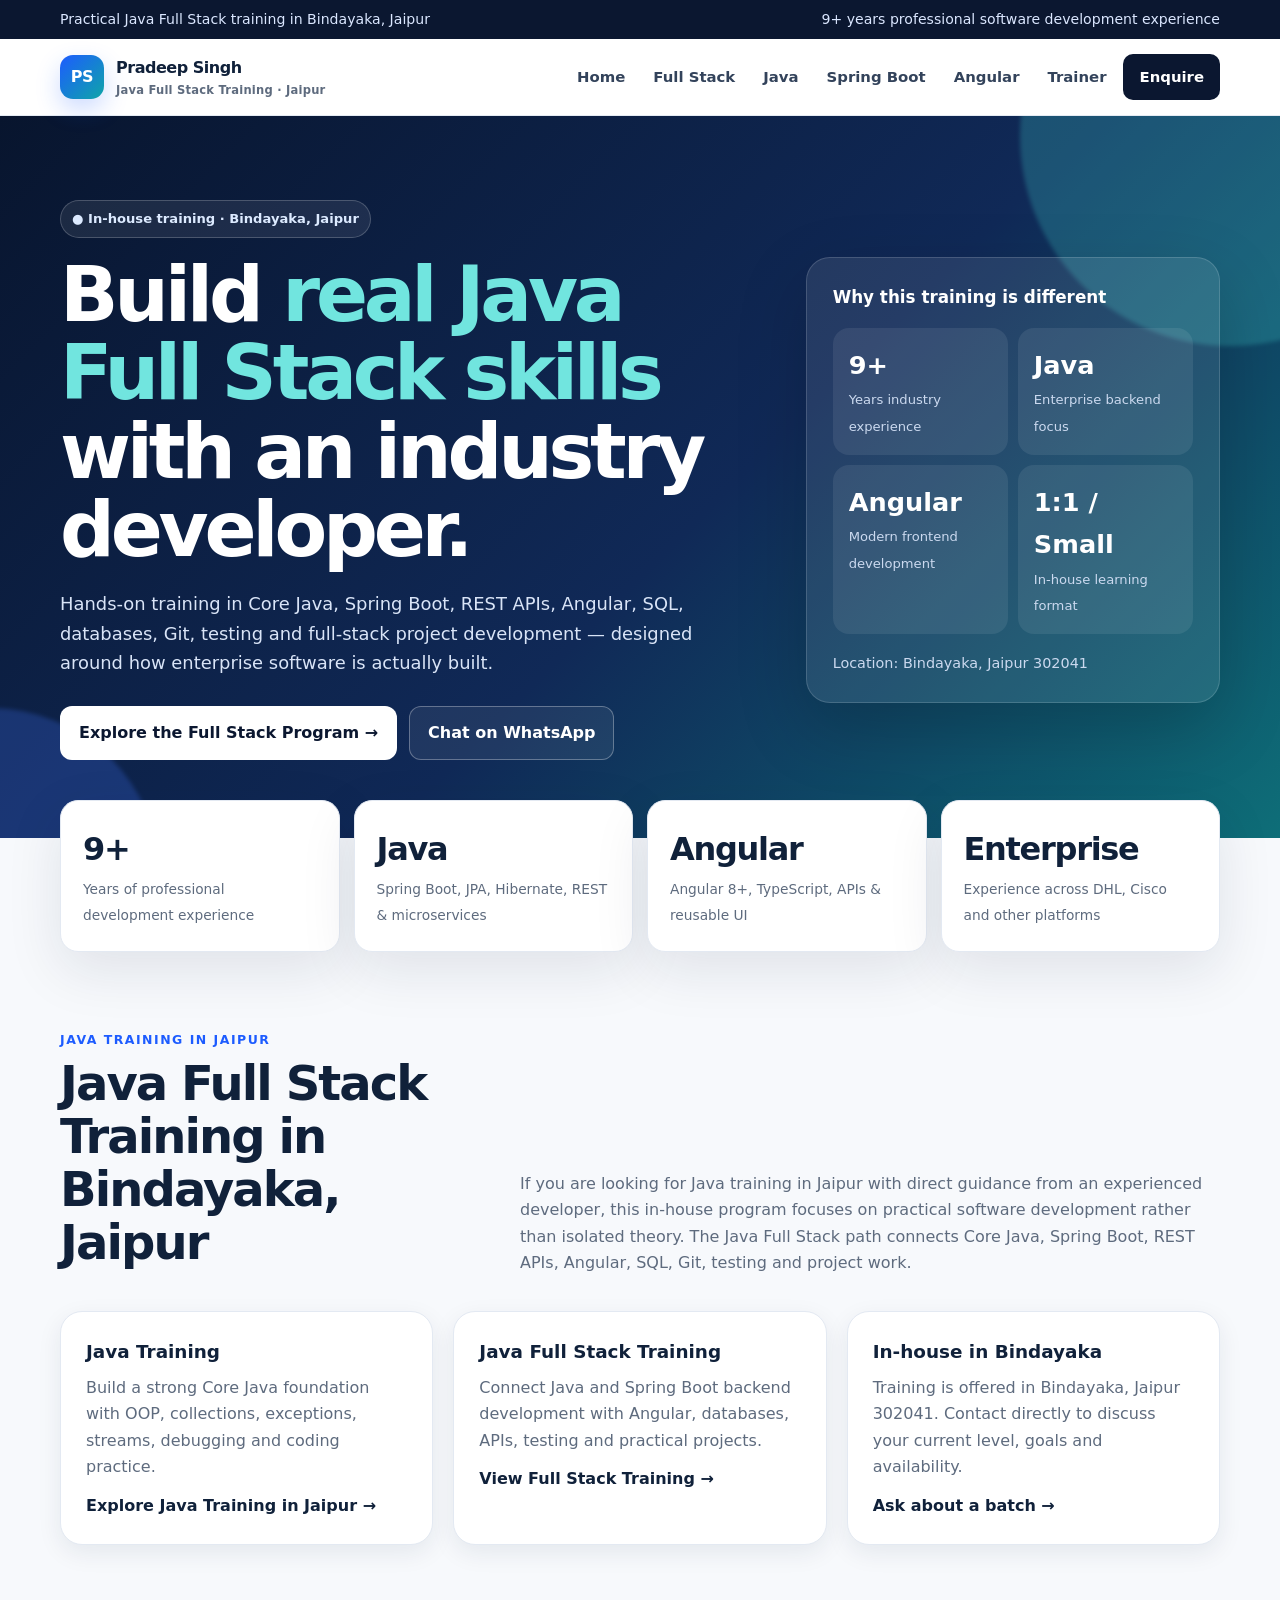
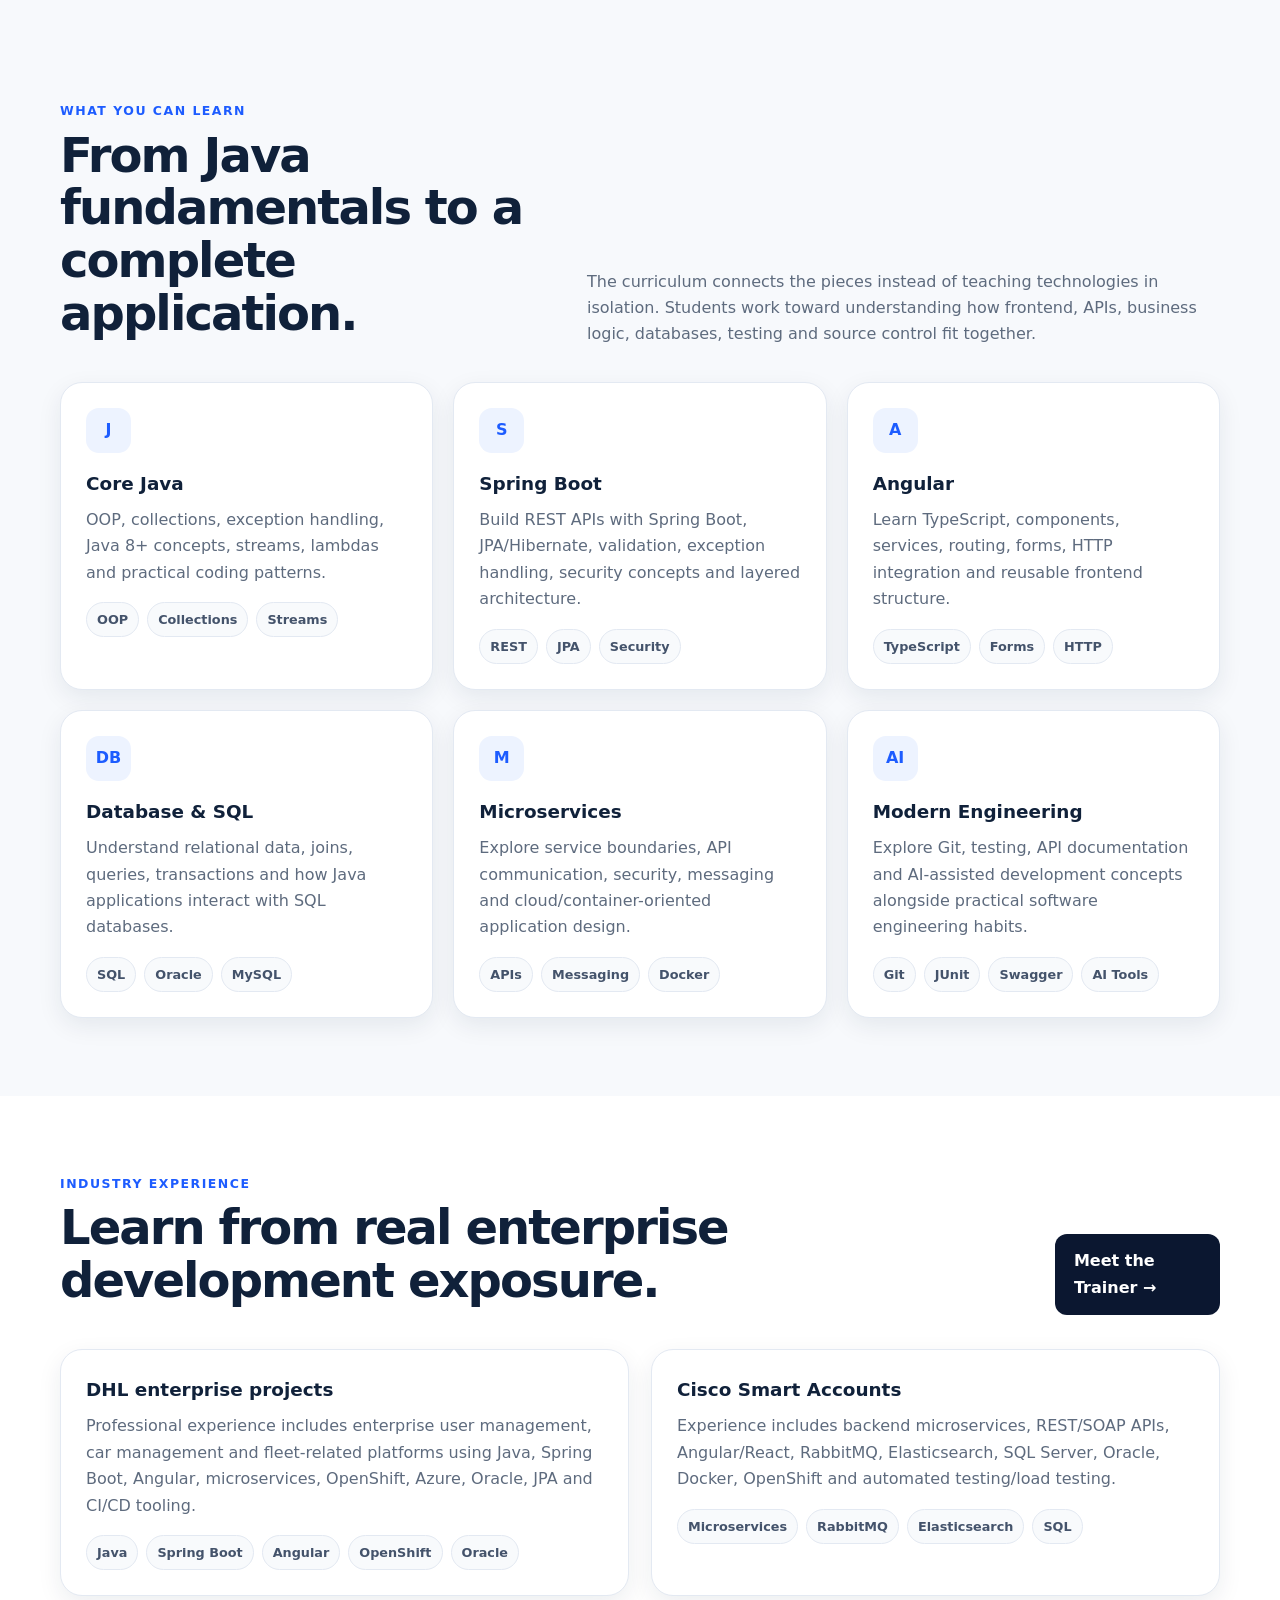
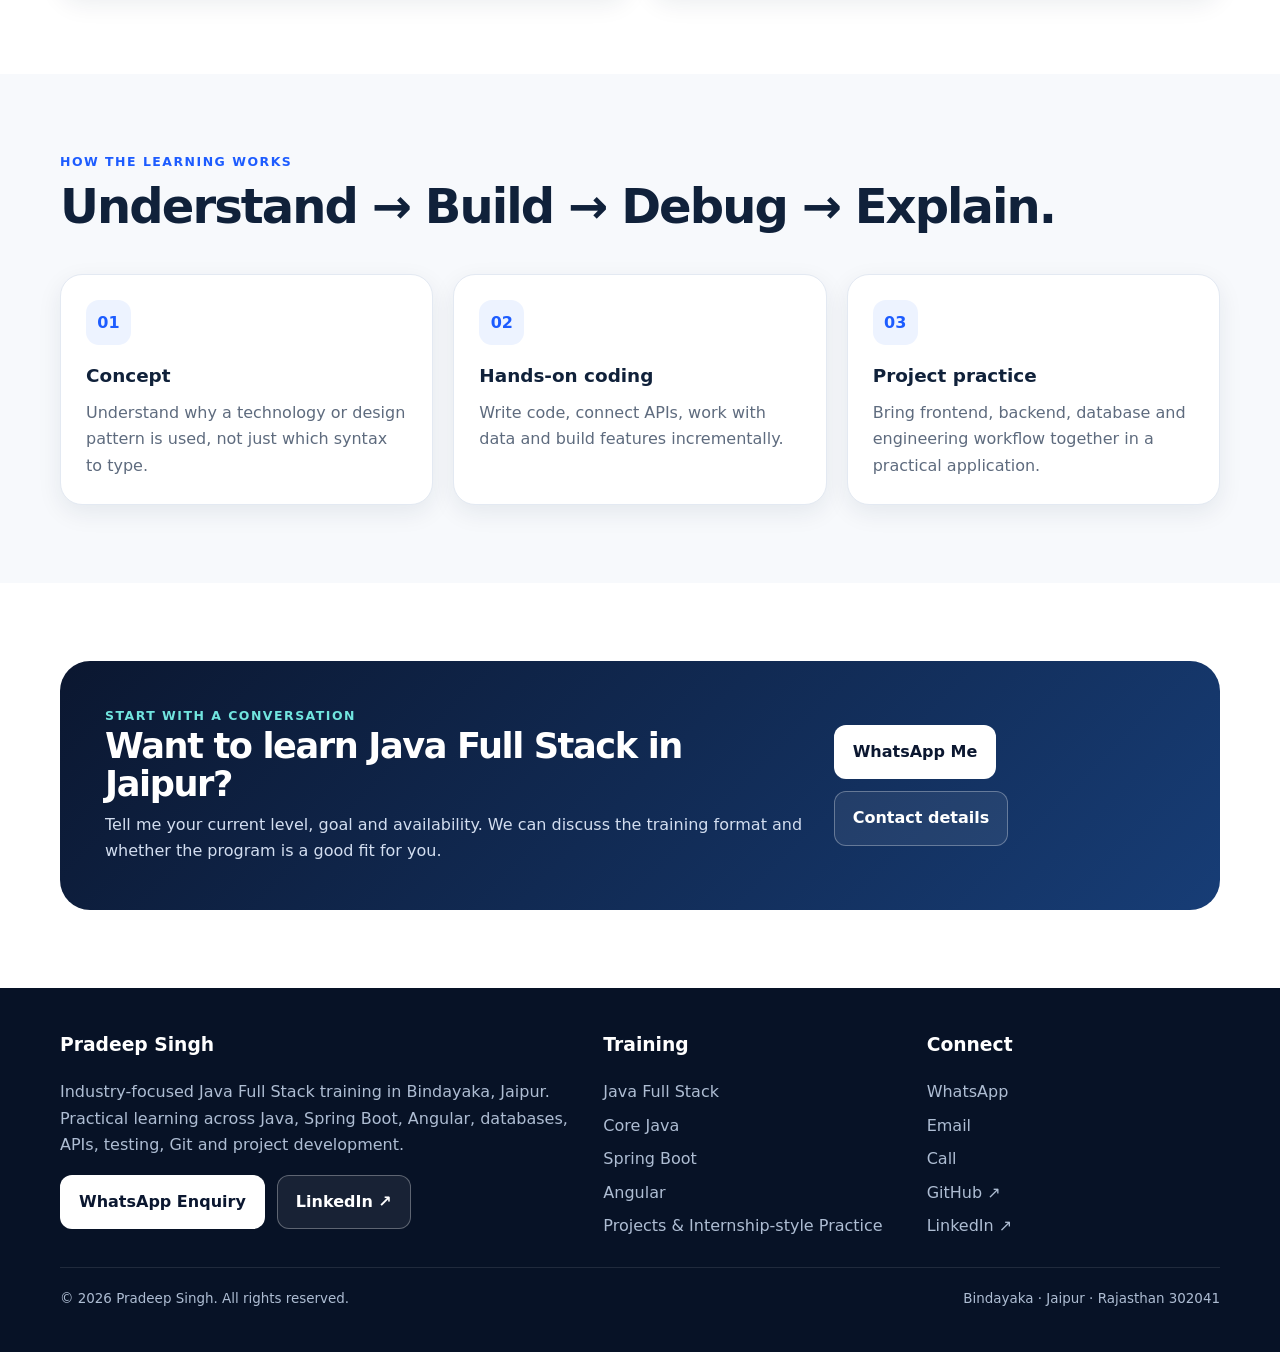
==== commit 30b6646e: "'website'" ====
--- a/index.html
+++ b/index.html
@@ -6,16 +6,17 @@
 <meta name="theme-color" content="#0b1730">
 <link rel="icon" href="data:image/svg+xml,%3Csvg xmlns='http://www.w3.org/2000/svg' viewBox='0 0 64 64'%3E%3Crect width='64' height='64' rx='16' fill='%231d5cff'/%3E%3Ctext x='32' y='41' text-anchor='middle' font-family='Arial' font-size='25' font-weight='700' fill='white'%3EPS%3C/text%3E%3C/svg%3E">
 <link rel="stylesheet" href="styles.css">
-<title>Java Full Stack Training in Jaipur | Java, Spring Boot & Angular | Pradeep Singh</title>
-<meta name="description" content="In-house Java Full Stack training in Bindayaka, Jaipur covering Core Java, Spring Boot, REST APIs, Angular, SQL, databases, Git, testing and practical project development from a 9+ year industry professional.">
+<title>Java Training in Jaipur | Java Full Stack Training | Pradeep Singh</title>
+<meta name="description" content="Java Training in Jaipur and Java Full Stack Training in Bindayaka, Jaipur. Learn Core Java, Spring Boot, REST APIs, Angular, SQL and practical project development with an experienced Java developer.">
 <link rel="canonical" href="https://psrofficial07.github.io/java-fullstack-training/">
 <meta property="og:type" content="website">
-<meta property="og:title" content="Java Full Stack Training in Jaipur | Java, Spring Boot & Angular | Pradeep Singh">
-<meta property="og:description" content="In-house Java Full Stack training in Bindayaka, Jaipur covering Core Java, Spring Boot, REST APIs, Angular, SQL, databases, Git, testing and practical project development from a 9+ year industry professional.">
+<meta property="og:title" content="Java Training in Jaipur | Java Full Stack Training | Pradeep Singh">
+<meta property="og:description" content="Java Training in Jaipur and Java Full Stack Training in Bindayaka, Jaipur. Learn Core Java, Spring Boot, REST APIs, Angular, SQL and practical project development with an experienced Java developer.">
 <meta property="og:url" content="https://psrofficial07.github.io/java-fullstack-training/">
 <script type="application/ld+json">
 {"@context":"https://schema.org","@type":"Person","name":"Pradeep Singh Bhawariya","jobTitle":"Senior Java Full Stack Developer","url":"https://psrofficial07.github.io/java-fullstack-training/","email":"mailto:pradeepsb094@gmail.com","telephone":"+91-7737326539","address":{"@type":"PostalAddress","addressLocality":"Jaipur","addressRegion":"Rajasthan","postalCode":"302041","addressCountry":"IN"},"knowsAbout":["Java","Spring Boot","Angular","Microservices","REST APIs","SQL","Oracle","MySQL","Docker","OpenShift","Jenkins"]}
 </script>
+<script type="application/ld+json">{"@context":"https://schema.org","@type":"BreadcrumbList","itemListElement":[{"@type":"ListItem","position":1,"name":"Home","item":"https://psrofficial07.github.io/java-fullstack-training/"},{"@type":"ListItem","position":2,"name":"Java Training in Jaipur","item":"https://psrofficial07.github.io/java-fullstack-training/"}]}</script>
 </head>
 <body>
 <div class="topbar"><div class="container"><span>Practical Java Full Stack training in Bindayaka, Jaipur</span><span>9+ years professional software development experience</span></div></div>
@@ -69,6 +70,20 @@
   <div class="stat reveal"><strong>Java</strong><span>Spring Boot, JPA, Hibernate, REST & microservices</span></div>
   <div class="stat reveal"><strong>Angular</strong><span>Angular 8+, TypeScript, APIs & reusable UI</span></div>
   <div class="stat reveal"><strong>Enterprise</strong><span>Experience across DHL, Cisco and other platforms</span></div>
+</section>
+
+<section class="section seo-intro">
+  <div class="container">
+    <div class="section-head">
+      <div><div class="kicker">Java Training in Jaipur</div><h2>Java Full Stack Training in Bindayaka, Jaipur</h2></div>
+      <p class="section-intro">If you are looking for Java training in Jaipur with direct guidance from an experienced developer, this in-house program focuses on practical software development rather than isolated theory. The Java Full Stack path connects Core Java, Spring Boot, REST APIs, Angular, SQL, Git, testing and project work.</p>
+    </div>
+    <div class="grid-3">
+      <div class="card reveal"><h3>Java Training</h3><p>Build a strong Core Java foundation with OOP, collections, exceptions, streams, debugging and coding practice.</p><a class="text-link" href="java-training-jaipur.html">Explore Java Training in Jaipur →</a></div>
+      <div class="card reveal"><h3>Java Full Stack Training</h3><p>Connect Java and Spring Boot backend development with Angular, databases, APIs, testing and practical projects.</p><a class="text-link" href="full-stack-training.html">View Full Stack Training →</a></div>
+      <div class="card reveal"><h3>In-house in Bindayaka</h3><p>Training is offered in Bindayaka, Jaipur 302041. Contact directly to discuss your current level, goals and availability.</p><a class="text-link" href="contact.html">Ask about a batch →</a></div>
+    </div>
+  </div>
 </section>
 
 <section class="section">
--- a/styles.css
+++ b/styles.css
@@ -134,3 +134,6 @@
   .cta .actions { margin-top:20px; }
   .footer-bottom { display:block; }
 }
+
+.text-link{display:inline-block;margin-top:12px;font-weight:700;text-decoration:none}
+.text-link:hover{text-decoration:underline}
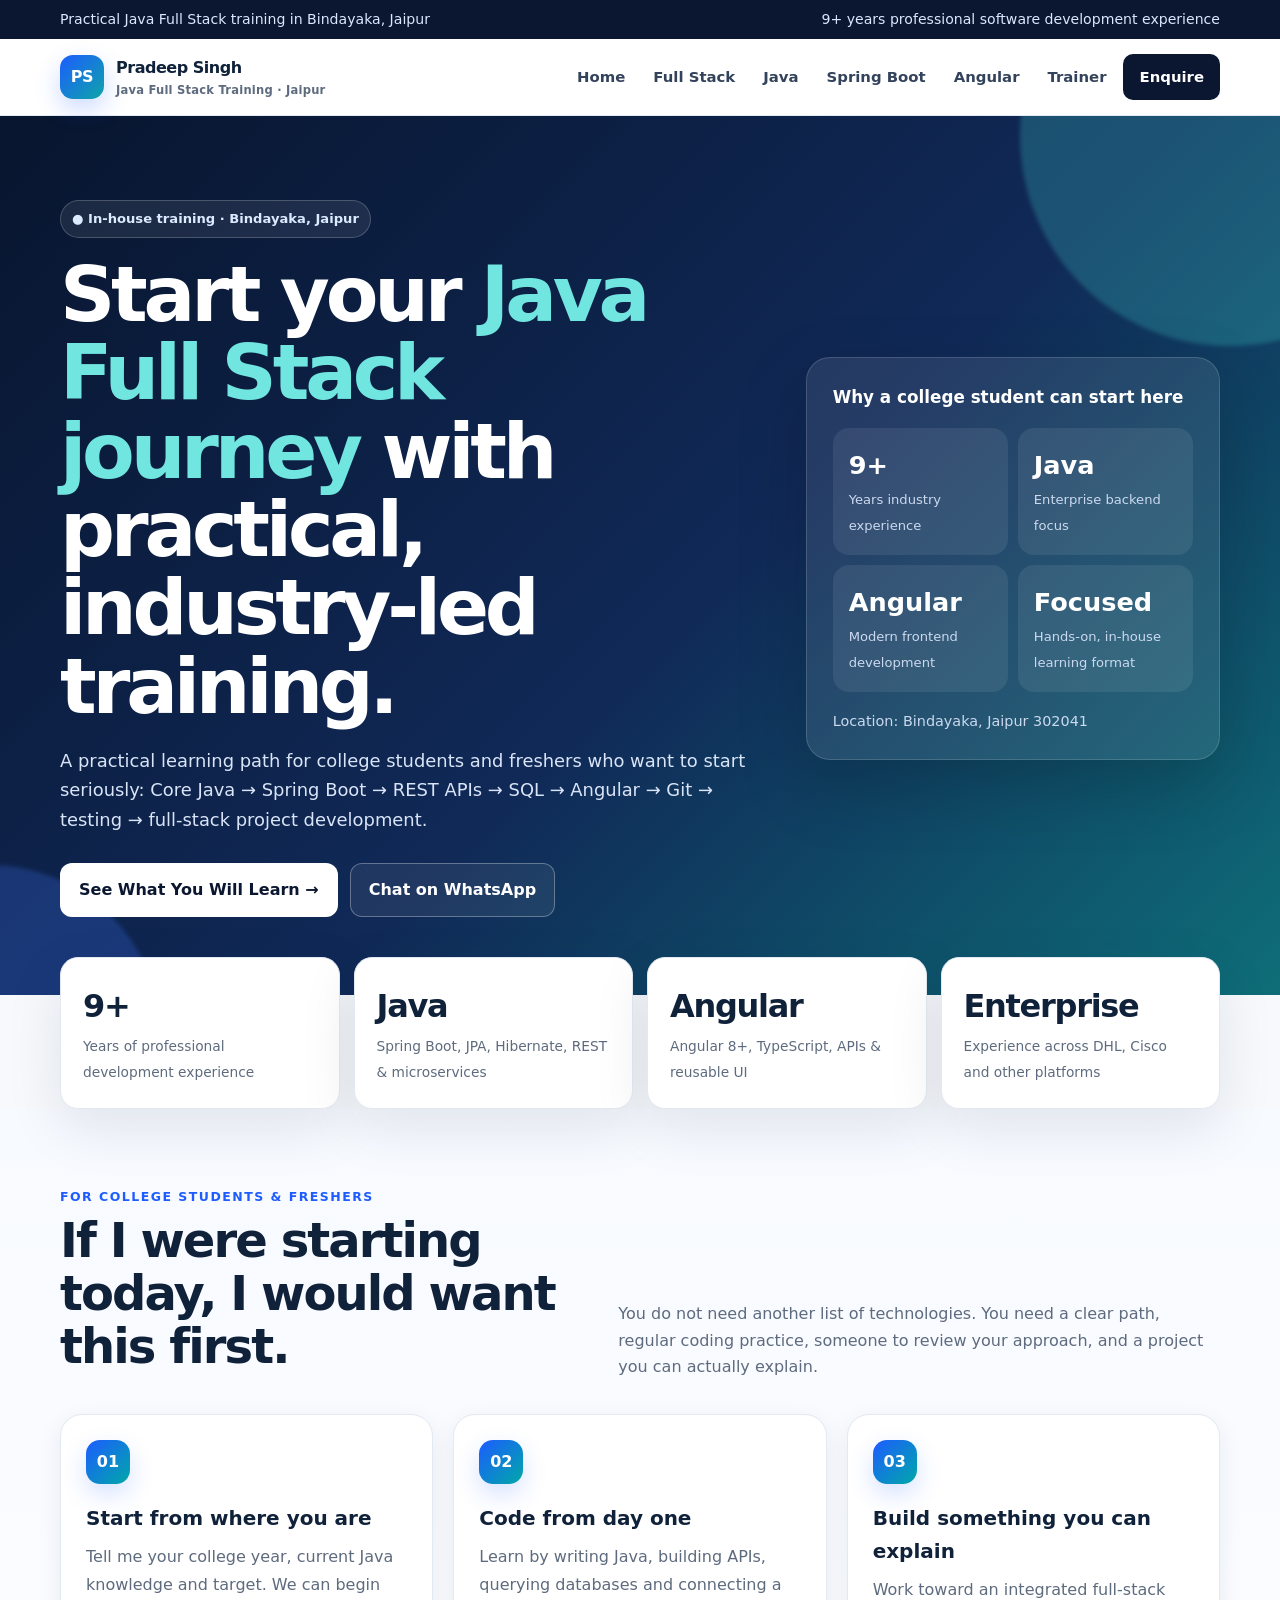
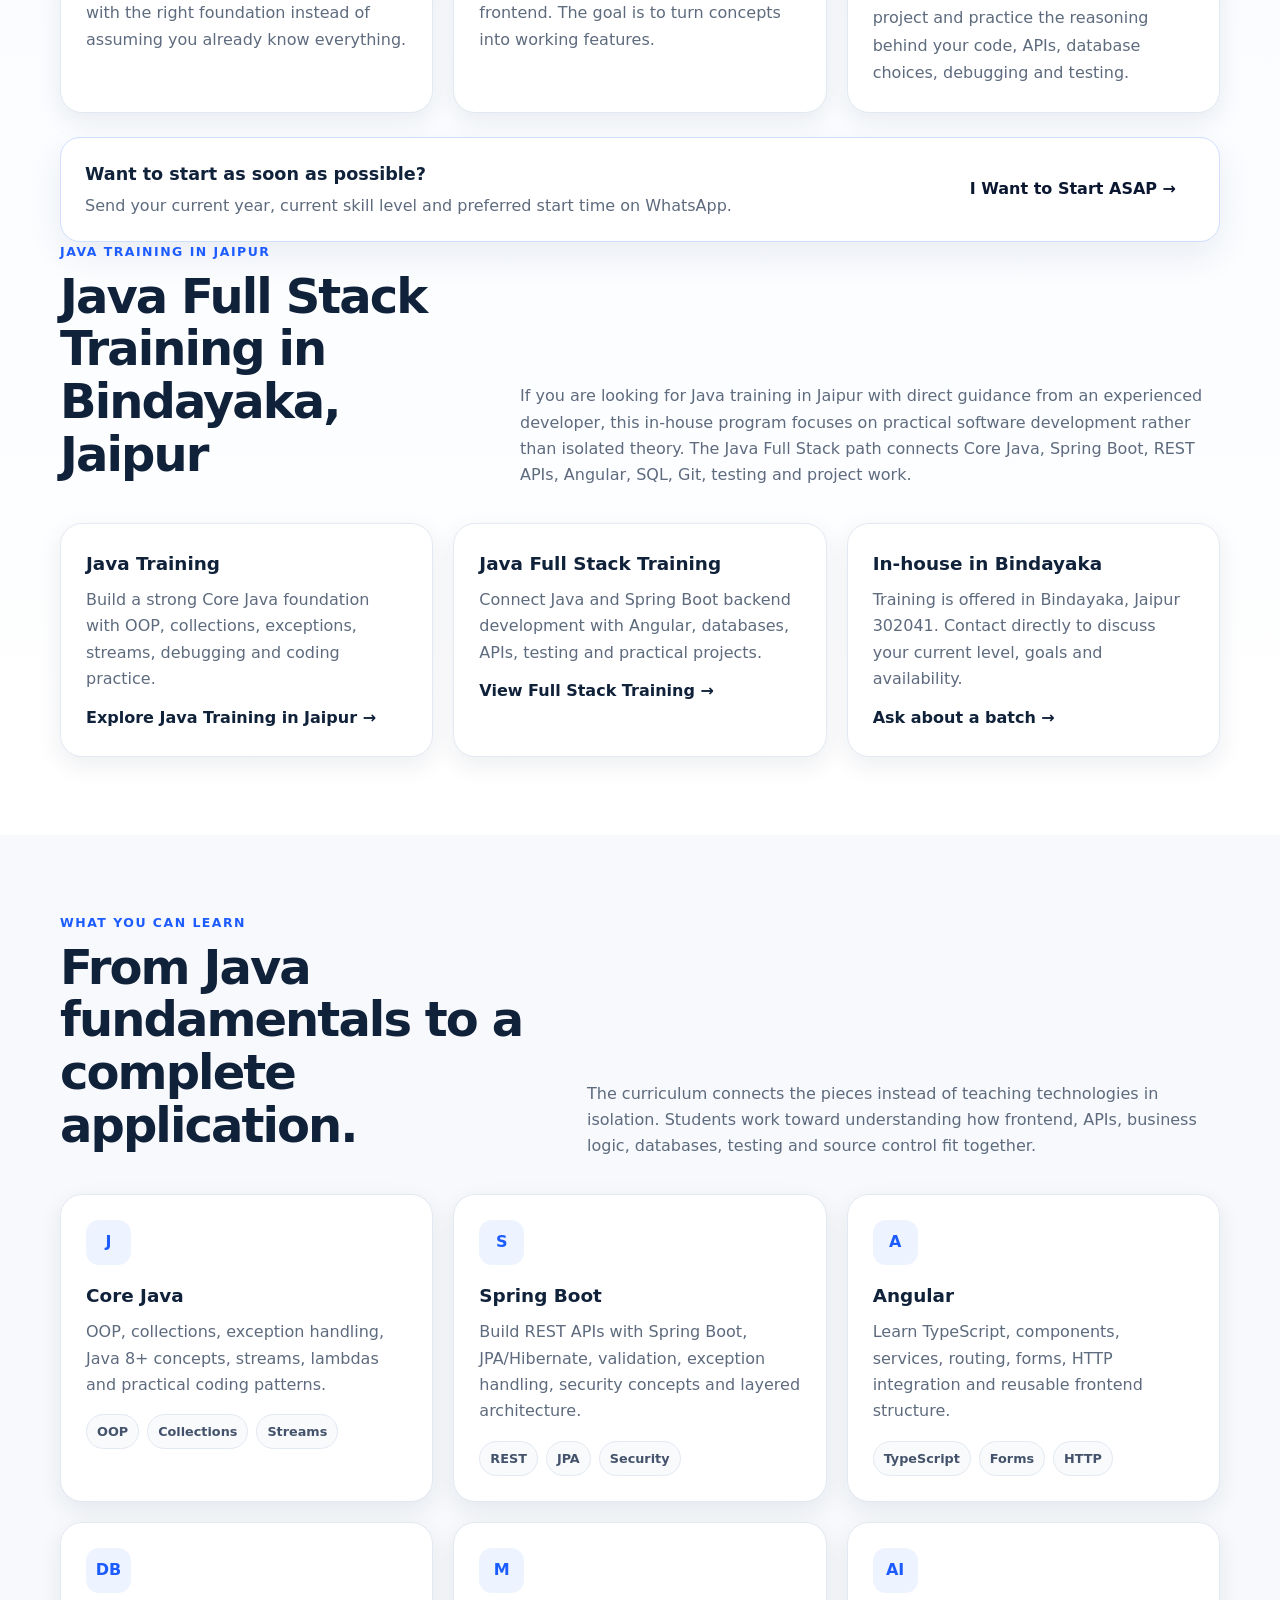
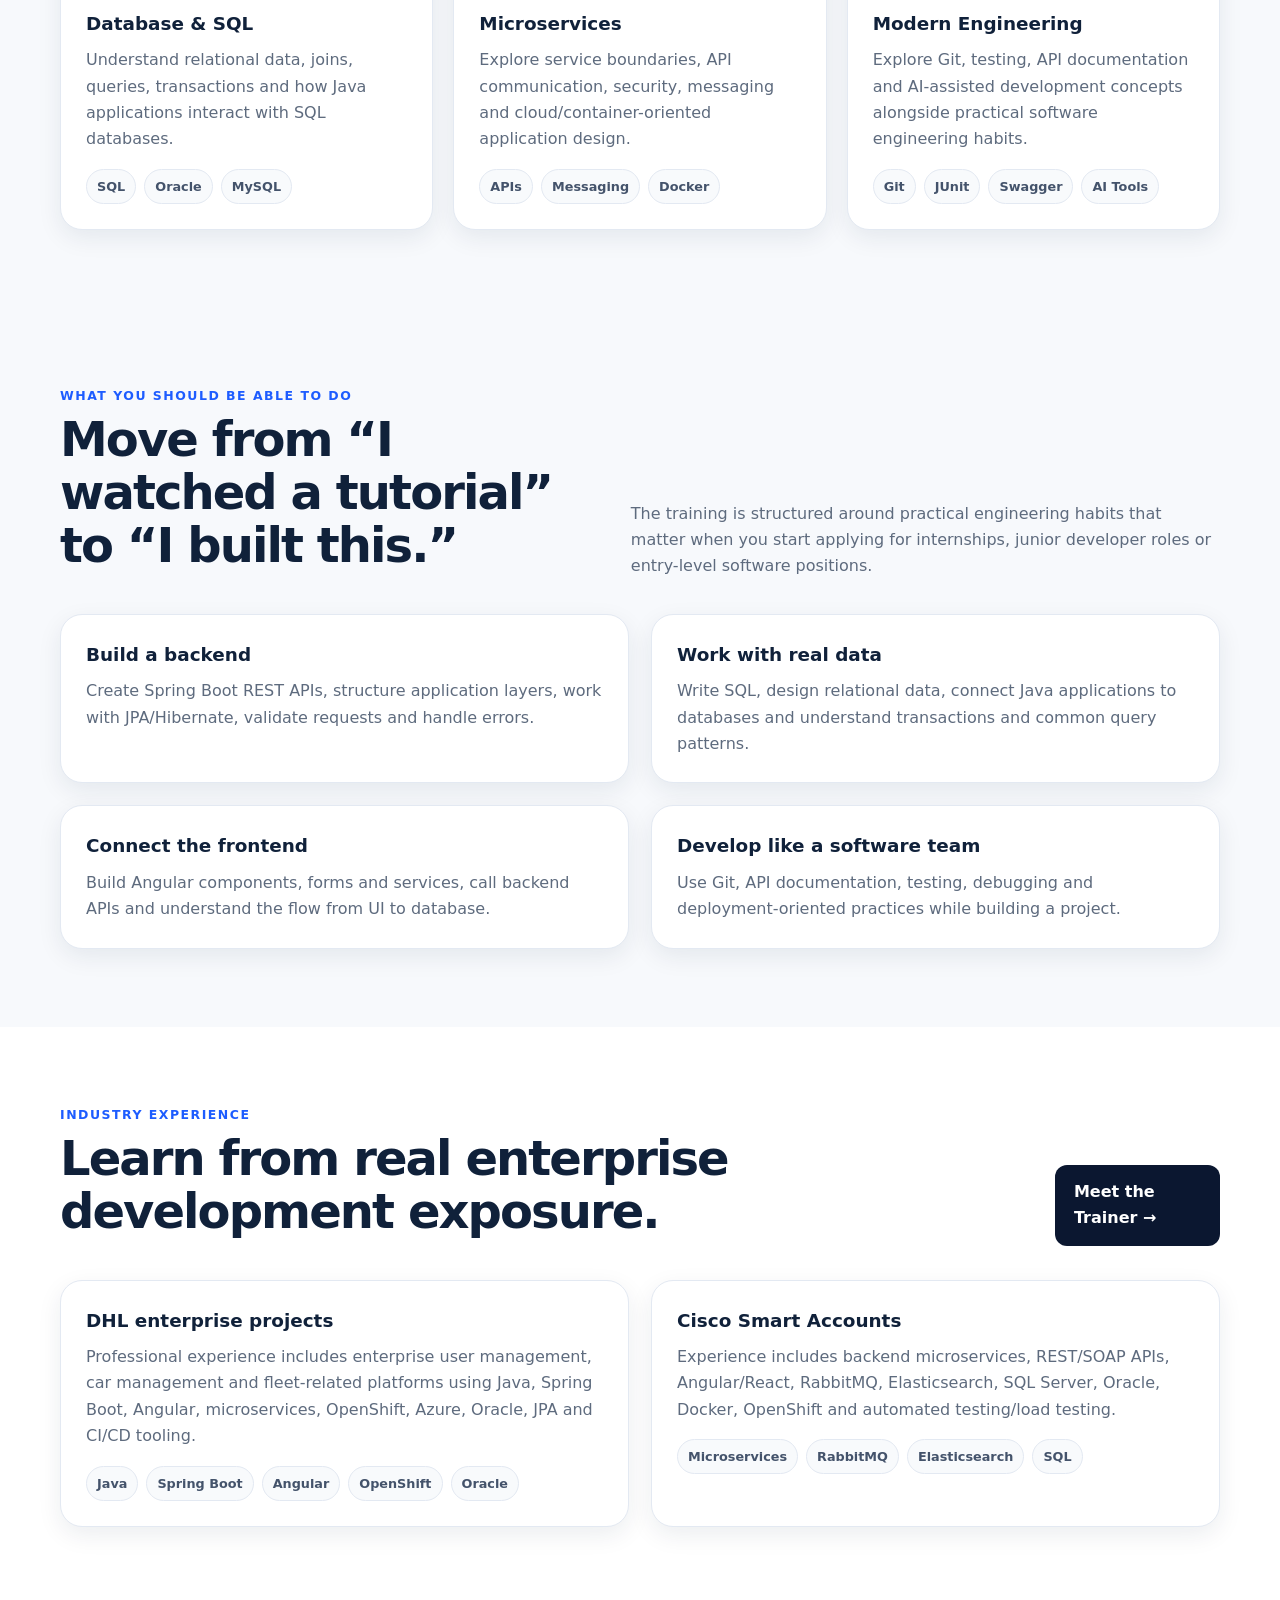
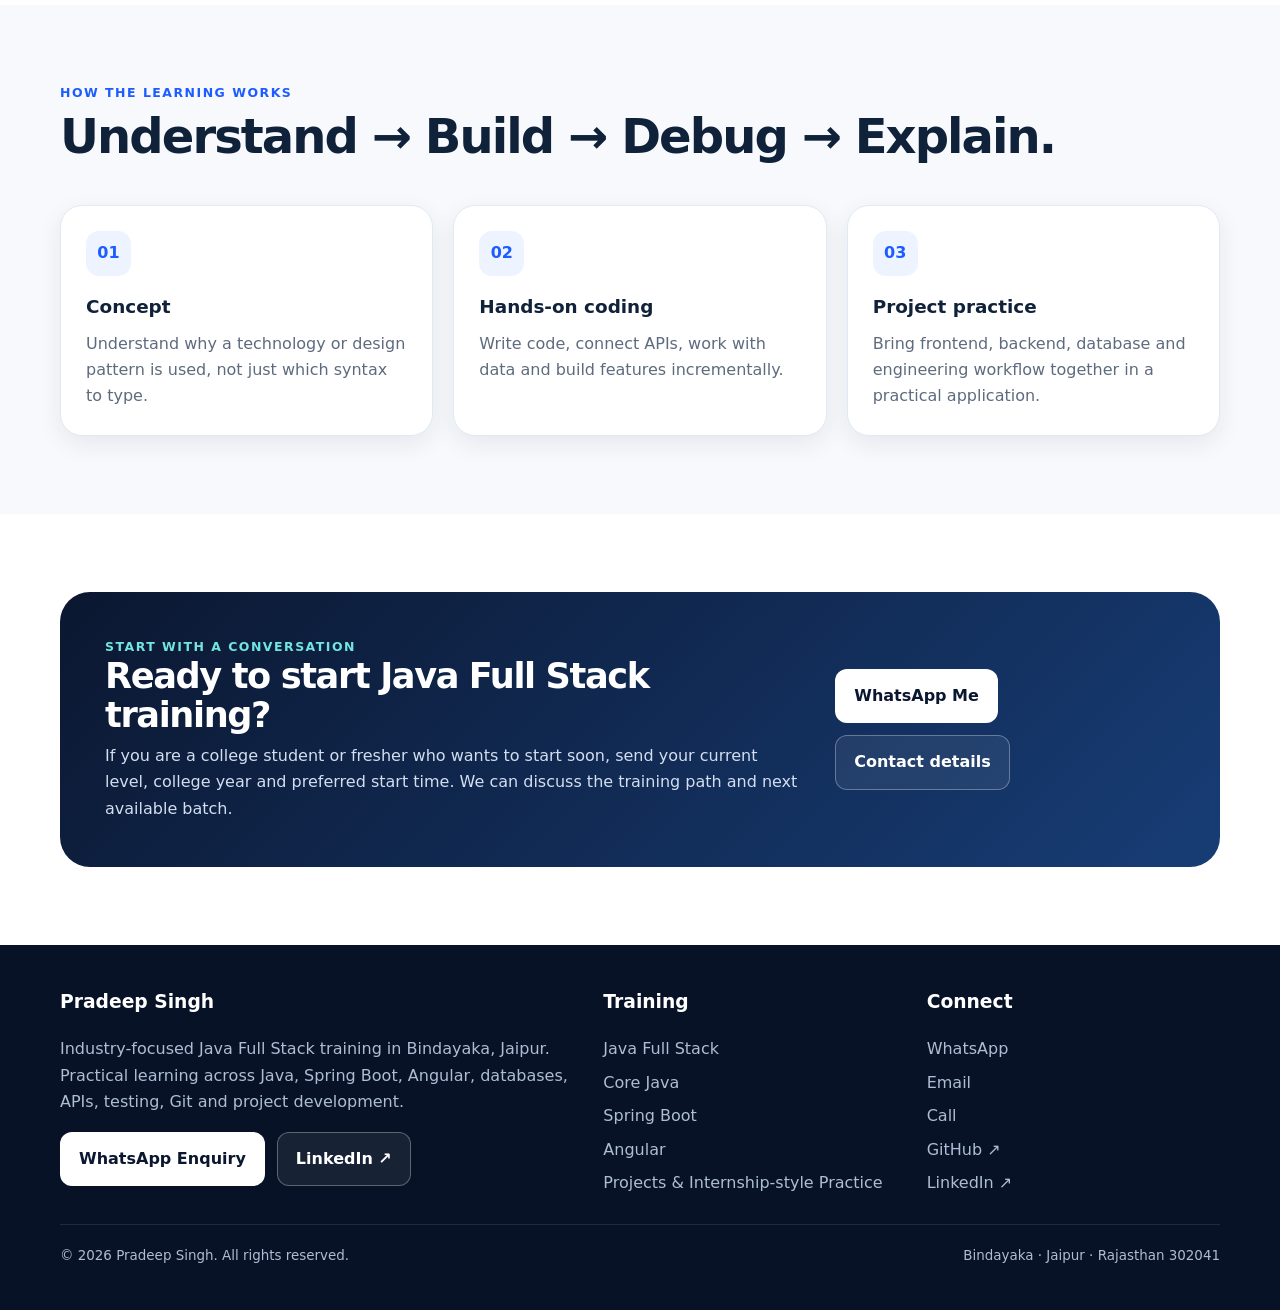
==== commit 454f1db3: "'website'" ====
--- a/index.html
+++ b/index.html
@@ -45,20 +45,20 @@
   <div class="container hero-grid">
     <div>
       <span class="eyebrow">● In-house training · Bindayaka, Jaipur</span>
-      <h1>Build <span>real Java Full Stack skills</span> with an industry developer.</h1>
-      <p class="lead">Hands-on training in Core Java, Spring Boot, REST APIs, Angular, SQL, databases, Git, testing and full-stack project development — designed around how enterprise software is actually built.</p>
+      <h1>Start your <span>Java Full Stack journey</span> with practical, industry-led training.</h1>
+      <p class="lead">A practical learning path for college students and freshers who want to start seriously: Core Java → Spring Boot → REST APIs → SQL → Angular → Git → testing → full-stack project development.</p>
       <div class="actions">
-        <a class="btn btn-primary" href="full-stack-training.html">Explore the Full Stack Program →</a>
+        <a class="btn btn-primary" href="full-stack-training.html">See What You Will Learn →</a>
         <a class="btn btn-outline" data-whatsapp data-message="Hi Pradeep, I am interested in your Java Full Stack training in Bindayaka, Jaipur. Please share the course details.">Chat on WhatsApp</a>
       </div>
     </div>
     <aside class="hero-card">
-      <h3>Why this training is different</h3>
+      <h3>Why a college student can start here</h3>
       <div class="mini-stat-grid">
         <div class="mini-stat"><strong>9+</strong><span>Years industry experience</span></div>
         <div class="mini-stat"><strong>Java</strong><span>Enterprise backend focus</span></div>
         <div class="mini-stat"><strong>Angular</strong><span>Modern frontend development</span></div>
-        <div class="mini-stat"><strong>1:1 / Small</strong><span>In-house learning format</span></div>
+        <div class="mini-stat"><strong>Focused</strong><span>Hands-on, in-house learning format</span></div>
       </div>
       <p style="margin:18px 0 0;color:#cbd9ef;font-size:.9rem">Location: Bindayaka, Jaipur 302041</p>
     </aside>
@@ -72,7 +72,17 @@
   <div class="stat reveal"><strong>Enterprise</strong><span>Experience across DHL, Cisco and other platforms</span></div>
 </section>
 
-<section class="section seo-intro">
+<section class="section student-start">
+  <div class="container">
+    <div class="section-head"><div><div class="kicker">For college students & freshers</div><h2>If I were starting today, I would want this first.</h2></div><p class="section-intro">You do not need another list of technologies. You need a clear path, regular coding practice, someone to review your approach, and a project you can actually explain.</p></div>
+    <div class="grid-3">
+      <article class="card student-card reveal"><div class="student-step">01</div><h3>Start from where you are</h3><p>Tell me your college year, current Java knowledge and target. We can begin with the right foundation instead of assuming you already know everything.</p></article>
+      <article class="card student-card reveal"><div class="student-step">02</div><h3>Code from day one</h3><p>Learn by writing Java, building APIs, querying databases and connecting a frontend. The goal is to turn concepts into working features.</p></article>
+      <article class="card student-card reveal"><div class="student-step">03</div><h3>Build something you can explain</h3><p>Work toward an integrated full-stack project and practice the reasoning behind your code, APIs, database choices, debugging and testing.</p></article>
+    </div>
+    <div class="student-cta reveal"><div><strong>Want to start as soon as possible?</strong><span>Send your current year, current skill level and preferred start time on WhatsApp.</span></div><a class="btn btn-primary" data-whatsapp data-message="Hi Pradeep, I am a college student and I want to start Java Full Stack training as soon as possible. My college year is ______, current Java level is ______, and I would like to start around ______.">I Want to Start ASAP →</a></div>
+  </div>
+
   <div class="container">
     <div class="section-head">
       <div><div class="kicker">Java Training in Jaipur</div><h2>Java Full Stack Training in Bindayaka, Jaipur</h2></div>
@@ -103,6 +113,18 @@
   </div>
 </section>
 
+<section class="section">
+  <div class="container">
+    <div class="section-head"><div><div class="kicker">What you should be able to do</div><h2>Move from “I watched a tutorial” to “I built this.”</h2></div><p class="section-intro">The training is structured around practical engineering habits that matter when you start applying for internships, junior developer roles or entry-level software positions.</p></div>
+    <div class="grid-2">
+      <div class="card reveal"><h3>Build a backend</h3><p>Create Spring Boot REST APIs, structure application layers, work with JPA/Hibernate, validate requests and handle errors.</p></div>
+      <div class="card reveal"><h3>Work with real data</h3><p>Write SQL, design relational data, connect Java applications to databases and understand transactions and common query patterns.</p></div>
+      <div class="card reveal"><h3>Connect the frontend</h3><p>Build Angular components, forms and services, call backend APIs and understand the flow from UI to database.</p></div>
+      <div class="card reveal"><h3>Develop like a software team</h3><p>Use Git, API documentation, testing, debugging and deployment-oriented practices while building a project.</p></div>
+    </div>
+  </div>
+</section>
+
 <section class="section alt">
   <div class="container">
     <div class="section-head"><div><div class="kicker">Industry experience</div><h2>Learn from real enterprise development exposure.</h2></div><a class="btn btn-dark" href="about.html">Meet the Trainer →</a></div>
@@ -127,8 +149,8 @@
 <section class="section alt">
   <div class="container">
     <div class="cta">
-      <div><div class="kicker" style="color:#71e5df">Start with a conversation</div><h2>Want to learn Java Full Stack in Jaipur?</h2><p>Tell me your current level, goal and availability. We can discuss the training format and whether the program is a good fit for you.</p></div>
-      <div class="actions"><a class="btn btn-primary" data-whatsapp data-message="Hi Pradeep, I would like to discuss Java Full Stack training in Jaipur. My current level is ______ and my goal is ______.">WhatsApp Me</a><a class="btn btn-outline" href="contact.html">Contact details</a></div>
+      <div><div class="kicker" style="color:#71e5df">Start with a conversation</div><h2>Ready to start Java Full Stack training?</h2><p>If you are a college student or fresher who wants to start soon, send your current level, college year and preferred start time. We can discuss the training path and next available batch.</p></div>
+      <div class="actions"><a class="btn btn-primary" data-whatsapp data-message="Hi Pradeep, I am a college student/fresher and I want to start Java Full Stack training soon. My college year is ______, current level is ______, and preferred start time is ______.">WhatsApp Me</a><a class="btn btn-outline" href="contact.html">Contact details</a></div>
     </div>
   </div>
 </section>
--- a/styles.css
+++ b/styles.css
@@ -137,3 +137,15 @@
 
 .text-link{display:inline-block;margin-top:12px;font-weight:700;text-decoration:none}
 .text-link:hover{text-decoration:underline}
+
+
+/* Student-first conversion section */
+.student-start { background:linear-gradient(180deg,#f7faff 0%,#ffffff 100%); }
+.student-card { position:relative; overflow:hidden; }
+.student-step { width:44px; height:44px; display:grid; place-items:center; border-radius:14px; background:linear-gradient(135deg,#1d5cff,#00a8a8); color:#fff; font-weight:900; margin-bottom:18px; box-shadow:0 10px 24px rgba(29,92,255,.18); }
+.student-card h3 { font-size:1.25rem; }
+.student-card p { font-size:1rem; line-height:1.72; }
+.student-cta { margin-top:24px; padding:22px 24px; border:1px solid #cfe0ff; background:#fff; border-radius:20px; box-shadow:0 14px 35px rgba(20,48,90,.08); display:flex; align-items:center; justify-content:space-between; gap:20px; }
+.student-cta strong { display:block; font-size:1.1rem; }
+.student-cta span { display:block; color:var(--muted); margin-top:4px; }
+@media(max-width:700px){ .student-cta{display:block}.student-cta .btn{margin-top:16px;width:100%} }
